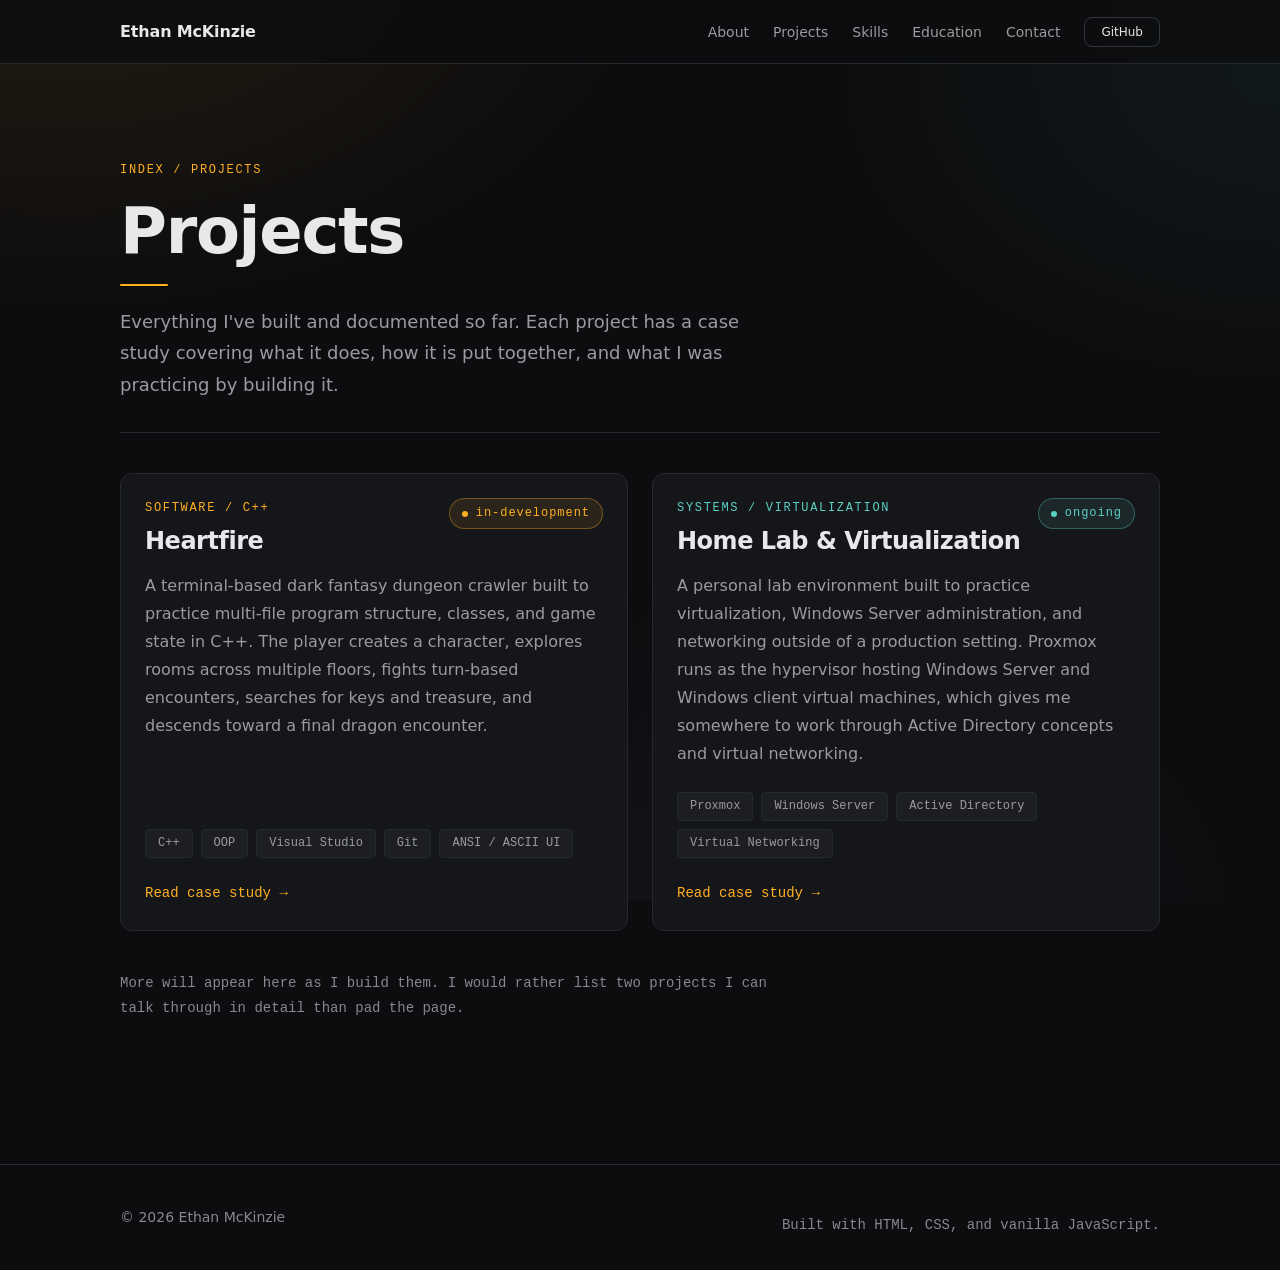
==== projects/index.html @ 81ae370a "Split stylesheet into modules by responsibility" ====
<!DOCTYPE html>
<html lang="en">

<head>
    <meta charset="UTF-8">
    <meta name="viewport" content="width=device-width, initial-scale=1.0">

    <title>Projects | Ethan McKinzie</title>
    <meta name="description" content="Software and systems projects by Ethan McKinzie, including a C++ terminal dungeon crawler and a Proxmox virtualization lab.">

    <link rel="canonical" href="https://lowmodez.github.io/projects/">
    <meta name="theme-color" content="#0d0d0f">

    <!-- Paths step up one level, since this page lives in /projects/. -->
    <link rel="icon" href="../assets/icons/favicon.svg" type="image/svg+xml">
    <link rel="icon" href="../assets/icons/favicon-32.png" sizes="32x32" type="image/png">
    <link rel="apple-touch-icon" href="../assets/icons/apple-touch-icon.png">

    <meta property="og:type" content="website">
    <meta property="og:site_name" content="Ethan McKinzie">
    <meta property="og:title" content="Projects | Ethan McKinzie">
    <meta property="og:description" content="Software and systems projects, including a C++ terminal dungeon crawler and a Proxmox virtualization lab.">
    <meta property="og:url" content="https://lowmodez.github.io/projects/">
    <meta property="og:image" content="https://lowmodez.github.io/assets/images/og-preview.png">
    <meta property="og:image:width" content="1200">
    <meta property="og:image:height" content="630">
    <meta property="og:image:alt" content="Ethan McKinzie, Computer Science Student, IT Background, Developer.">

    <meta name="twitter:card" content="summary_large_image">
    <meta name="twitter:title" content="Projects | Ethan McKinzie">
    <meta name="twitter:description" content="Software and systems projects, including a C++ terminal dungeon crawler and a Proxmox virtualization lab.">
    <meta name="twitter:image" content="https://lowmodez.github.io/assets/images/og-preview.png">

    <!-- Stylesheets load in cascade order: tokens, then the rules that
         use them, then motion, then responsive overrides. Separate link
         tags rather than @import so the browser fetches them in
         parallel. See css/README.md.
         home.css is included because this page reuses the project card
         and grid styles defined there. -->
    <link rel="stylesheet" href="../css/tokens.css">
    <link rel="stylesheet" href="../css/base.css">
    <link rel="stylesheet" href="../css/layout.css">
    <link rel="stylesheet" href="../css/utilities.css">
    <link rel="stylesheet" href="../css/components.css">
    <link rel="stylesheet" href="../css/header.css">
    <link rel="stylesheet" href="../css/home.css">
    <link rel="stylesheet" href="../css/page.css">
    <link rel="stylesheet" href="../css/animations.css">
    <link rel="stylesheet" href="../css/responsive.css">
</head>

<body>
    <!-- Fills as the page scrolls. Pure CSS, see animations.css. -->
    <div class="scroll-progress" aria-hidden="true"></div>

    <a class="skip-link" href="#main">Skip to main content</a>

    <!-- ============================================================
         HEADER / NAVIGATION
         ============================================================ -->
    <header class="site-header">
        <div class="site-header__inner container">
            <a class="brand" href="../index.html">Ethan McKinzie</a>

            <button class="nav-toggle" type="button" aria-expanded="false" aria-controls="site-menu">
                <span class="nav-toggle__bars" aria-hidden="true"></span>
                <span class="visually-hidden">Menu</span>
            </button>

            <nav class="site-nav" id="site-menu" aria-label="Main navigation">
                <ul class="site-nav__list">
                    <li><a href="../index.html#about">About</a></li>
                    <li><a href="../index.html#projects">Projects</a></li>
                    <li><a href="../index.html#skills">Skills</a></li>
                    <li><a href="../index.html#education">Education</a></li>
                    <li><a href="../index.html#contact">Contact</a></li>
                    <li class="site-nav__action">
                        <a class="btn btn--ghost btn--sm" href="https://github.com/LowModez" target="_blank" rel="noopener">GitHub</a>
                    </li>
                </ul>
            </nav>
        </div>
    </header>

    <main id="main">
        <section aria-labelledby="projects-heading">
            <header class="page-header">
                <p class="eyebrow">Index / Projects</p>
                <h1 id="projects-heading">Projects</h1>
                <p class="page-header__lead measure">
                    Everything I've built and documented so far. Each project has a
                    case study covering what it does, how it is put together, and what
                    I was practicing by building it.
                </p>
            </header>

            <div class="project-grid">
                <!-- --- Heartfire --- -->
                <article class="card card--interactive project" data-reveal>
                    <div class="project__header">
                        <div>
                            <p class="eyebrow">Software / C++</p>
                            <h2 class="project__title">Heartfire</h2>
                        </div>
                        <p class="status status--live">in-development</p>
                    </div>

                    <p class="project__desc">
                        A terminal-based dark fantasy dungeon crawler built to practice
                        multi-file program structure, classes, and game state in C++. The
                        player creates a character, explores rooms across multiple floors,
                        fights turn-based encounters, searches for keys and treasure, and
                        descends toward a final dragon encounter.
                    </p>

                    <ul class="tag-list project__tags" aria-label="Technologies used">
                        <li class="tag">C++</li>
                        <li class="tag">OOP</li>
                        <li class="tag">Visual Studio</li>
                        <li class="tag">Git</li>
                        <li class="tag">ANSI / ASCII UI</li>
                    </ul>

                    <p class="project__links">
                        <a class="project__link" href="heartfire.html">
                            Read case study <span aria-hidden="true">&rarr;</span>
                        </a>
                    </p>
                </article>

                <!-- --- Home Lab --- -->
                <article class="card card--interactive project accent-teal" data-reveal>
                    <div class="project__header">
                        <div>
                            <p class="eyebrow">Systems / Virtualization</p>
                            <h2 class="project__title">Home Lab &amp; Virtualization</h2>
                        </div>
                        <p class="status status--live">ongoing</p>
                    </div>

                    <p class="project__desc">
                        A personal lab environment built to practice virtualization, Windows
                        Server administration, and networking outside of a production
                        setting. Proxmox runs as the hypervisor hosting Windows Server and
                        Windows client virtual machines, which gives me somewhere to work
                        through Active Directory concepts and virtual networking.
                    </p>

                    <ul class="tag-list project__tags" aria-label="Technologies used">
                        <li class="tag">Proxmox</li>
                        <li class="tag">Windows Server</li>
                        <li class="tag">Active Directory</li>
                        <li class="tag">Virtual Networking</li>
                    </ul>

                    <p class="project__links">
                        <a class="project__link" href="home-lab.html">
                            Read case study <span aria-hidden="true">&rarr;</span>
                        </a>
                    </p>
                </article>
            </div>

            <p class="page-footnote" data-reveal>
                More will appear here as I build them. I would rather list two projects
                I can talk through in detail than pad the page.
            </p>
        </section>
    </main>

    <footer class="site-footer">
        <div class="container site-footer__inner">
            <p class="site-footer__copy">&copy; <span data-current-year>2026</span> Ethan McKinzie</p>
            <p class="site-footer__note">Built with HTML, CSS, and vanilla JavaScript.</p>
        </div>
    </footer>

    <!-- Each file defines one behavior. main.js runs last and is the
         only file that calls anything. -->
    <script src="../js/footer-year.js"></script>
    <script src="../js/mobile-nav.js"></script>
    <script src="../js/scroll-reveal.js"></script>
    <script src="../js/main.js"></script>
</body>

</html>
---- css/tokens.css ----
/* ============================================================
   tokens.css
   Design tokens: every color, size, and spacing value
   ------------------------------------------------------------
   Part of the stylesheet set loaded by every page. See
   css/README.md for the load order and what belongs where.
   ============================================================ */

/* ============================================================
   01  VARIABLES
   ------------------------------------------------------------
   Every color, font size, and spacing value used on this site is
   declared here. Rules further down reference these names instead
   of raw values, so the entire look can be adjusted from one place.
   ============================================================ */
:root {
    /* --- Backgrounds -----------------------------------------
       Three depths: the page itself, raised panels such as cards,
       and a slightly lighter step for hover states. */
    --bg-primary: #0d0d0f;
    --bg-surface: #15161a;
    --bg-surface-raised: #1c1e23;

    /* --- Borders ---------------------------------------------
       Low-contrast dividers. Subtle on purpose: on a dark theme,
       borders should suggest structure, not draw attention. */
    --border: #26282f;
    --border-strong: #33363f;

    /* --- Text -----------------------------------------------
       Off-white rather than pure #fff. Pure white on near-black
       is harsh to read for more than a paragraph or two.
       Contrast against --bg-primary:
         primary   ~15.9:1
         secondary  ~6.9:1
       Both clear WCAG AA (4.5:1) for body text. */
    --text-primary: #e8e8ea;
    --text-secondary: #9a9ba1;

    /* Lightened from #6f717a, which measured 3.99:1 on the page
       background and 3.43:1 on raised panels - both below the 4.5:1
       WCAG AA minimum for normal-size text. This value clears AA on
       all three background depths (5.5:1, 5.1:1, 4.7:1). It is used
       for footer text and figure captions, which are small, so
       passing here matters more than the extra bit of contrast
       costs in visual hierarchy. */
    --text-muted: #868892;

    /* --- Accent ---------------------------------------------
       Warm amber, one accent only. ~10.6:1 against the page
       background, so it stays legible as link and label text
       rather than being decoration that cannot be read.
       The dim and soft variants are for borders and tinted
       backgrounds, never for text. */
    --accent: #ffb020;
    --accent-hover: #ffc352;
    --accent-dim: rgba(255, 176, 32, 0.35);
    --accent-soft: rgba(255, 176, 32, 0.09);

    /* --- Category accents -----------------------------------
       Two supporting hues. These are not decoration: each one is
       tied to a category of work, so the color carries meaning.

         amber   software, and anything currently active
         teal    systems and networking
         violet  physical infrastructure and hardware

       Amber stays dominant. These two appear only on category
       labels and the hover states of the cards they belong to.
       Contrast against --bg-primary:
         teal   ~11.7:1
         violet  ~7.2:1
       Both clear WCAG AA, since both are used as label text. */
    --accent-2: #5bd1c4;
    --accent-2-dim: rgba(91, 209, 196, 0.35);
    --accent-2-soft: rgba(91, 209, 196, 0.09);

    --accent-3: #a78bfa;
    --accent-3-dim: rgba(167, 139, 250, 0.35);
    --accent-3-soft: rgba(167, 139, 250, 0.09);

    /* Blue for education and study, rose for getting in touch.
       Contrast against --bg-primary:
         blue  ~9.1:1
         rose ~10.0:1
       Both clear AAA, measured on all three background depths. */
    --accent-4: #7db4ff;
    --accent-4-dim: rgba(125, 180, 255, 0.35);
    --accent-4-soft: rgba(125, 180, 255, 0.09);

    --accent-5: #ff9fb0;
    --accent-5-dim: rgba(255, 159, 176, 0.35);
    --accent-5-soft: rgba(255, 159, 176, 0.09);

    /* Default "current category" colors. A card can override these
       three on itself, and every rule that references them picks up
       the change without needing its own variant. */
    --group: var(--accent);
    --group-dim: var(--accent-dim);
    --group-soft: var(--accent-soft);

    /* --- Typography -----------------------------------------
       System font stacks: no web fonts to download, which means
       no extra network request, no layout shift while a font
       loads, and text that renders instantly. Monospace is
       reserved for small technical labels. */
    --font-sans: system-ui, -apple-system, "Segoe UI", Roboto,
                 "Helvetica Neue", Arial, sans-serif;
    --font-mono: ui-monospace, "Cascadia Code", Consolas,
                 "SF Mono", Menlo, monospace;

    /* Fluid type scale. clamp(min, preferred, max) lets each size
       grow with the viewport and then stop, so headings shrink
       sensibly on phones without a pile of media queries.
       The 'vw' unit in the middle value is a percentage of the
       viewport width. */
    --text-xs: 0.75rem;
    --text-sm: 0.875rem;
    --text-base: 1rem;
    --text-lg: 1.125rem;
    --text-xl: clamp(1.25rem, 0.6vw + 1.1rem, 1.5rem);
    --text-2xl: clamp(1.5rem, 1.2vw + 1.2rem, 2rem);
    --text-3xl: clamp(1.875rem, 2vw + 1.3rem, 2.75rem);
    --text-4xl: clamp(2.25rem, 3.5vw + 1.4rem, 4rem);

    --leading-tight: 1.2;
    --leading-normal: 1.6;
    --leading-relaxed: 1.75;

    /* Wider letter-spacing for the small uppercase monospace
       labels. Cramped uppercase text is hard to read. */
    --tracking-wide: 0.08em;
    --tracking-wider: 0.14em;

    /* --- Spacing --------------------------------------------
       A 4px scale. Sticking to these steps is what keeps spacing
       consistent between sections built weeks apart. */
    --space-1: 0.25rem;
    --space-2: 0.5rem;
    --space-3: 0.75rem;
    --space-4: 1rem;
    --space-5: 1.25rem;
    --space-6: 1.5rem;
    --space-8: 2rem;
    --space-10: 2.5rem;
    --space-12: 3rem;
    --space-16: 4rem;
    --space-20: 5rem;
    --space-24: 6rem;

    /* --- Layout ---------------------------------------------
       Content stops at --container so lines of text never get
       uncomfortably long on a wide monitor. --measure caps
       paragraph width for the same reason. */
    --container: 68rem;
    --measure: 42rem;
    --gutter: var(--space-6);

    /* Vertical rhythm between major sections. */
    --section-gap: clamp(var(--space-16), 8vw, var(--space-24));

    /* --- Borders and shadows --------------------------------- */
    --radius-sm: 4px;
    --radius: 8px;
    --radius-lg: 12px;

    --shadow-raised: 0 8px 24px rgba(0, 0, 0, 0.45);

    /* --- Motion ---------------------------------------------
       Short, consistent transitions. Anything longer than about
       250ms starts to feel sluggish on hover. */
    --transition-fast: 120ms ease;
    --transition: 180ms ease;

    /* Height of the fixed header, reserved now so anchor links
       and scroll offsets can reference it in the next phase. */
    --header-height: 4rem;
}
---- css/base.css ----
/* ============================================================
   base.css
   Reset, base element styles, and the page background
   ------------------------------------------------------------
   Part of the stylesheet set loaded by every page. See
   css/README.md for the load order and what belongs where.
   ============================================================ */

/* ============================================================
   02  RESET
   ------------------------------------------------------------
   A deliberately small reset. Only the browser defaults that
   actually cause layout problems are cleared.
   ============================================================ */

/* border-box means padding and borders count inside an element's
   declared width, so a 300px card stays 300px once padded. */
*,
*::before,
*::after {
    box-sizing: border-box;
}

/* Browsers apply their own margins to headings, paragraphs, and
   lists. Clearing them means all spacing comes from this file. */
body,
h1, h2, h3, h4, h5, h6,
p,
figure,
blockquote,
ul, ol,
dl, dd {
    margin: 0;
}

/* Lists used for navigation and tag rows should not show bullets.
   Semantic lists inside prose keep their markers, restored in
   section 03. */
ul, ol {
    padding: 0;
    list-style: none;
}

/* Media should never overflow its container. */
img,
picture,
svg,
video {
    display: block;
    max-width: 100%;
    height: auto;
}

/* Form controls do not inherit typography by default. */
input,
button,
textarea,
select {
    font: inherit;
    color: inherit;
}

/* Long words and URLs wrap instead of forcing a horizontal
   scrollbar on narrow screens. */
h1, h2, h3, h4, h5, h6, p, li, a {
    overflow-wrap: break-word;
}


/* ============================================================
   03  BASE ELEMENTS
   ============================================================ */

html {
    /* Anchor targets land below the fixed header instead of
       hiding underneath it. */
    scroll-padding-top: calc(var(--header-height) + var(--space-4));

    /* Anchor links glide instead of jumping. The reduced-motion
       block at the end of this file turns this off. */
    scroll-behavior: smooth;

    /* Guarantees no accidental sideways scrolling anywhere. */
    overflow-x: hidden;

    /* The base color lives on <html> rather than <body> so the
       gradient layer below can sit behind the body content. */
    background-color: var(--bg-primary);
}

body {
    /* position: relative establishes the stacking context that the
       fixed background layer below is placed into. */
    position: relative;
    color: var(--text-primary);
    font-family: var(--font-sans);
    font-size: var(--text-base);
    line-height: var(--leading-normal);

    /* Smoother glyph rendering for light text on dark backgrounds. */
    -webkit-font-smoothing: antialiased;
    text-rendering: optimizeLegibility;

    /* min-height keeps the footer at the bottom on short pages. */
    min-height: 100vh;
}

/* --- Page background --------------------------------------
   Three soft color washes covering the whole page, not just the
   hero: amber upper left, teal upper right, violet along the
   bottom. Together they keep large dark areas from looking flat.

   Why a fixed pseudo-element instead of a background on <body>:
     - position: fixed with inset: 0 covers the entire viewport at
       full width, so the wash spans the page rather than being
       confined to the centered content column.
     - It stays put while the page scrolls, so the color does not
       repeat or streak down a long page.
     - background-attachment: fixed would achieve something similar
       but is unreliable on iOS.

   z-index: -1 places it behind all content. pointer-events: none
   means it can never intercept a click.
   Alpha values are 5-10%: present, never a glow effect.
   ---------------------------------------------------------- */
body::before {
    content: "";
    position: fixed;
    inset: 0;
    z-index: -1;
    pointer-events: none;

    background-image:
        radial-gradient(60rem 40rem at 5% -10%, rgba(255, 176, 32, 0.10), transparent 65%),
        radial-gradient(50rem 35rem at 100% 8%, rgba(91, 209, 196, 0.06), transparent 60%),
        radial-gradient(55rem 40rem at 60% 105%, rgba(167, 139, 250, 0.05), transparent 60%);
    background-repeat: no-repeat;
}

/* --- Headings ---------------------------------------------
   Tighter line height than body text, since large type needs
   proportionally less leading. text-wrap: balance evens out the
   line lengths of multi-line headings in modern browsers. */
h1, h2, h3, h4 {
    line-height: var(--leading-tight);
    font-weight: 600;
    letter-spacing: -0.02em;
    text-wrap: balance;
}

h1 { font-size: var(--text-4xl); }
h2 { font-size: var(--text-3xl); }
h3 { font-size: var(--text-xl); }
h4 { font-size: var(--text-lg); }

/* --- Paragraphs ------------------------------------------- */
p {
    color: var(--text-secondary);
    line-height: var(--leading-relaxed);
}

/* Paragraphs that follow another paragraph get separated. Using
   the sibling selector avoids a trailing margin on the last one. */
p + p {
    margin-top: var(--space-4);
}

/* --- Links -----------------------------------------------
   Underline offset keeps the line clear of letter descenders.
   Color, not just underline, changes on hover. */
a {
    color: var(--accent);
    text-decoration: none;
    transition: color var(--transition-fast);
}

a:hover {
    color: var(--accent-hover);
    text-decoration: underline;
    text-underline-offset: 0.2em;
}

/* --- Inline code ------------------------------------------ */
code,
kbd,
samp,
pre {
    font-family: var(--font-mono);
    font-size: 0.9em;
}

code {
    background-color: var(--bg-surface);
    border: 1px solid var(--border);
    border-radius: var(--radius-sm);
    padding: 0.15em 0.4em;
    color: var(--text-primary);
}

/* --- Horizontal rule -------------------------------------- */
hr {
    border: 0;
    border-top: 1px solid var(--border);
    margin: var(--space-12) 0;
}

/* --- Focus ------------------------------------------------
   :focus-visible shows the ring for keyboard users but not on
   mouse clicks. A visible focus indicator is a requirement, not
   a decoration, so it uses the accent color at full strength. */
:focus-visible {
    outline: 2px solid var(--accent);
    outline-offset: 3px;
    border-radius: var(--radius-sm);
}

/* --- Text selection --------------------------------------- */
::selection {
    background-color: var(--accent-dim);
    color: var(--text-primary);
}
---- css/layout.css ----
/* ============================================================
   layout.css
   Containers, section rhythm, and the footer
   ------------------------------------------------------------
   Part of the stylesheet set loaded by every page. See
   css/README.md for the load order and what belongs where.
   ============================================================ */

/* ============================================================
   04  LAYOUT / CONTAINERS
   ============================================================ */

/* Centers content and stops it from spanning an entire wide
   monitor. margin-inline is shorthand for left and right. */
.container {
    width: 100%;
    max-width: var(--container);
    margin-inline: auto;
    padding-inline: var(--gutter);
}

/* Each top-level section is its own centered container, so no
   extra wrapper markup is needed inside index.html. */
main > section {
    width: 100%;
    max-width: var(--container);
    margin-inline: auto;
    padding: var(--section-gap) var(--gutter);
}

/* Caps paragraph width for readability. Roughly 65-75 characters
   per line is the comfortable range for sustained reading. */
.measure {
    max-width: var(--measure);
}


/* ============================================================
   14  FOOTER
   ------------------------------------------------------------
   Minimal for now so the bottom of the page does not look
   unfinished. Expanded in the contact / footer phase.
   ============================================================ */

.site-footer {
    border-top: 1px solid var(--border);
    padding-block: var(--space-8);
    margin-top: var(--space-12);
}

/* Copyright left, build note right. wrap lets them stack on a
   narrow screen without a media query. */
.site-footer__inner {
    display: flex;
    flex-wrap: wrap;
    align-items: center;
    justify-content: space-between;
    gap: var(--space-3) var(--space-6);
}

.site-footer p {
    font-size: var(--text-sm);
    color: var(--text-muted);
}

/* Monospace, and honest about the stack. On a developer portfolio
   this is a small credibility signal rather than filler. */
.site-footer__note {
    font-family: var(--font-mono);
    font-size: var(--text-xs);
}
---- css/utilities.css ----
/* ============================================================
   utilities.css
   Small single-purpose helper classes
   ------------------------------------------------------------
   Part of the stylesheet set loaded by every page. See
   css/README.md for the load order and what belongs where.
   ============================================================ */

/* ============================================================
   05  UTILITIES
   ============================================================ */

/* The skip link sits off-screen until it receives keyboard focus,
   then slides into view. Keeps the page clean while still giving
   keyboard users a way past the navigation. */
.skip-link {
    position: absolute;
    left: -9999px;
    z-index: 100;
    background-color: var(--bg-surface-raised);
    color: var(--text-primary);
    padding: var(--space-3) var(--space-5);
    border: 1px solid var(--accent);
    border-radius: var(--radius);
}

.skip-link:focus {
    left: var(--space-4);
    top: var(--space-4);
    text-decoration: none;
}

/* Hides an element visually while leaving it readable by screen
   readers. Used for headings that are structurally necessary but
   visually redundant. */
.visually-hidden {
    position: absolute;
    width: 1px;
    height: 1px;
    padding: 0;
    margin: -1px;
    overflow: hidden;
    clip-path: inset(50%);
    white-space: nowrap;
}

/* Small uppercase monospace label. This is the restrained
   terminal touch: enough to read as technical without turning
   the page into a fake console.
   Used for things like "01 / PROJECTS". */
.eyebrow {
    display: block;
    font-family: var(--font-mono);
    font-size: var(--text-xs);
    font-weight: 500;
    letter-spacing: var(--tracking-wider);
    text-transform: uppercase;
    /* Takes the accent of whatever section it sits in, so each
       section's label is colored to match its heading rule. */
    color: var(--group);
    margin-bottom: var(--space-3);
}

/* Reveal-on-scroll and all other motion now live in
   css/animations.css. */
---- css/components.css ----
/* ============================================================
   components.css
   Reusable pieces: buttons, cards, tags, status pills
   ------------------------------------------------------------
   Part of the stylesheet set loaded by every page. See
   css/README.md for the load order and what belongs where.
   ============================================================ */

/* ============================================================
   06  COMPONENTS
   ------------------------------------------------------------
   Reusable pieces the later section phases will assemble.
   Nothing in index.html uses these yet.
   ============================================================ */

/* --- Buttons ---------------------------------------------
   .btn is the shared shape and behavior. A modifier class
   (.btn--primary / .btn--ghost) supplies the colors, so the two
   variants can never drift apart in size or alignment. */
.btn {
    display: inline-flex;
    align-items: center;
    justify-content: center;
    gap: var(--space-2);

    padding: var(--space-3) var(--space-6);
    border: 1px solid transparent;
    border-radius: var(--radius);

    font-size: var(--text-sm);
    font-weight: 500;
    line-height: 1;
    text-decoration: none;
    white-space: nowrap;
    cursor: pointer;

    transition: background-color var(--transition),
                border-color var(--transition),
                color var(--transition),
                transform var(--transition-fast);
}

.btn:hover {
    text-decoration: none;
}

/* Pressing the button nudges it down a pixel: cheap, immediate
   physical feedback with no animation library involved. */
.btn:active {
    transform: translateY(1px);
}

/* Solid amber. Dark text on the accent because amber is a light
   color, and light-on-light would be unreadable. */
.btn--primary {
    background-color: var(--accent);
    color: #1a1204;
    font-weight: 600;
}

/* Lifts a pixel and casts a warm shadow in its own color, so the
   button looks lit rather than outlined. */
.btn--primary:hover {
    background-color: var(--accent-hover);
    color: #1a1204;
    transform: translateY(-2px);
    box-shadow: 0 8px 20px rgba(255, 176, 32, 0.20);
}

/* Outlined, for secondary actions sitting next to the primary one. */
.btn--ghost {
    background-color: transparent;
    border-color: var(--border-strong);
    color: var(--text-primary);
}

.btn--ghost:hover {
    border-color: var(--accent);
    background-color: var(--accent-soft);
    color: var(--text-primary);
    transform: translateY(-2px);
}

/* Compact size, for buttons sitting inside the header bar. */
.btn--sm {
    padding: var(--space-2) var(--space-4);
    font-size: var(--text-xs);
}

/* --- Cards -----------------------------------------------
   Raised panel used for projects, skill groups, and education
   entries. */
.card {
    /* relative positions the accent line drawn by ::before. */
    position: relative;
    display: flex;
    flex-direction: column;

    background-color: var(--bg-surface);
    border: 1px solid var(--border);
    border-radius: var(--radius-lg);
    padding: var(--space-6);

    /* overflow: hidden keeps the accent line inside the rounded
       corners instead of poking past them. */
    overflow: hidden;

    transition: border-color var(--transition),
                transform var(--transition),
                box-shadow var(--transition);
}

/* A hairline along the top edge that fades in on hover, in
   whatever color this card's category uses. Drawn as a gradient so
   it is brightest in the middle and disappears at both ends
   instead of stopping abruptly. */
.card::before {
    content: "";
    position: absolute;
    top: 0;
    left: 0;
    right: 0;
    height: 1px;
    background-image: linear-gradient(
        90deg,
        transparent,
        var(--group),
        transparent
    );
    opacity: 0;
    transition: opacity var(--transition);
}

.card:hover::before,
.card:focus-within::before {
    opacity: 1;
}

/* Every card warms its border on hover. */
.card:hover {
    border-color: var(--group-dim);
}

/* Only cards that actually lead somewhere lift off the page. The
   shadow includes a faint ring in the category color. */
.card--interactive:hover {
    transform: translateY(-3px);
    box-shadow: var(--shadow-raised), 0 0 0 1px var(--group-soft);
}

/* Keyboard equivalent of the hover state, so the effect is not
   mouse-only. */
.card--interactive:focus-within {
    border-color: var(--group-dim);
}

/* --- Tags ------------------------------------------------
   Technology labels, e.g. C++ or Proxmox. Monospace signals
   "technical term" without needing extra explanation. */
.tag-list {
    display: flex;
    flex-wrap: wrap;
    gap: var(--space-2);
}

.tag {
    font-family: var(--font-mono);
    font-size: var(--text-xs);
    color: var(--text-secondary);
    background-color: var(--bg-surface-raised);
    border: 1px solid var(--border);
    border-radius: var(--radius-sm);
    padding: var(--space-1) var(--space-3);
    white-space: nowrap;

    transition: border-color var(--transition),
                color var(--transition),
                background-color var(--transition);
}

/* Tags respond individually to the cursor, tinted in the color of
   the category they belong to. Small, but it makes a static list
   of technologies feel like part of the page. */
.tag:hover {
    color: var(--text-primary);
    border-color: var(--group-dim);
    background-color: var(--group-soft);
}

/* --- Status pill -----------------------------------------
   Honest project state: "in-development", "personal-project".
   Lowercase and monospace to read like a value, not a boast. */
.status {
    display: inline-flex;
    align-items: center;
    gap: var(--space-2);
    font-family: var(--font-mono);
    font-size: var(--text-xs);
    letter-spacing: var(--tracking-wide);
    color: var(--accent);
    background-color: var(--accent-soft);
    border: 1px solid var(--accent-dim);
    border-radius: 999px;
    padding: var(--space-1) var(--space-3);
}

/* Neutral variant for something finished. The amber pill is
   reserved for what is currently active, so the eye lands on the
   in-progress item first. */
.status--done {
    color: var(--text-secondary);
    background-color: transparent;
    border-color: var(--border-strong);
}

/* --- Category accent modifiers ---------------------------
   Add one of these to any element to change which accent its
   subtree uses. Because the rules elsewhere all reference
   --group / --group-dim / --group-soft rather than a fixed color,
   overriding the three variables here is enough: borders, hover
   tints, accent lines, and tags all follow automatically.

   Omitting a modifier leaves the element on amber, the default set
   in :root. */
.accent-teal {
    --group: var(--accent-2);
    --group-dim: var(--accent-2-dim);
    --group-soft: var(--accent-2-soft);
}

.accent-violet {
    --group: var(--accent-3);
    --group-dim: var(--accent-3-dim);
    --group-soft: var(--accent-3-soft);
}

/* Explicit reset back to amber. Needed for a card that should stay
   amber while sitting inside a section that sets another accent,
   since --group would otherwise be inherited. */
.accent-amber {
    --group: var(--accent);
    --group-dim: var(--accent-dim);
    --group-soft: var(--accent-soft);
}

.accent-blue {
    --group: var(--accent-4);
    --group-dim: var(--accent-4-dim);
    --group-soft: var(--accent-4-soft);
}

.accent-rose {
    --group: var(--accent-5);
    --group-dim: var(--accent-5-dim);
    --group-soft: var(--accent-5-soft);
}

/* For categories that should stay quiet, such as transferable
   professional skills. */
.accent-neutral {
    --group: var(--text-muted);
    --group-dim: var(--border-strong);
    --group-soft: rgba(255, 255, 255, 0.03);
}

/* --- Section heading -------------------------------------
   Shared treatment for the h2 of each major section, with a short
   accent rule beneath it to separate sections without a full-width
   divider line. The rule takes the section's own accent color, so
   Education reads blue and Contact reads rose.

   The animation that draws this rule in lives in
   css/animations.css. */
.section-title {
    position: relative;
    padding-bottom: var(--space-4);
    margin-bottom: var(--space-8);
}

.section-title::after {
    content: "";
    position: absolute;
    left: 0;
    bottom: 0;
    width: 2.5rem;
    height: 2px;
    background-color: var(--group);
    border-radius: 999px;
}
---- css/header.css ----
/* ============================================================
   header.css
   Site header, navigation, and the mobile menu
   ------------------------------------------------------------
   Part of the stylesheet set loaded by every page. See
   css/README.md for the load order and what belongs where.
   ============================================================ */

/* ============================================================
   07  HEADER / NAVIGATION
   ------------------------------------------------------------
   Written desktop-first: the rules here describe the full
   horizontal navigation, and the media query in section 15
   collapses it into a toggle menu on narrow screens.
   ============================================================ */

.site-header {
    /* sticky keeps the bar visible while scrolling but, unlike
       fixed, it still occupies space in the normal flow. */
    position: sticky;
    top: 0;
    z-index: 50;

    height: var(--header-height);

    /* Semi-transparent so content softly shows through, with a
       blur behind it. The solid fallback color is listed first
       for browsers without backdrop-filter support. */
    background-color: rgba(13, 13, 15, 0.85);
    backdrop-filter: blur(10px);
    -webkit-backdrop-filter: blur(10px);

    border-bottom: 1px solid var(--border);
}

.site-header__inner {
    display: flex;
    align-items: center;
    justify-content: space-between;
    gap: var(--space-6);
    height: 100%;
}

/* --- Brand ------------------------------------------------
   The real name, kept as the most prominent item in the bar. */
.brand {
    font-size: var(--text-base);
    font-weight: 600;
    letter-spacing: -0.01em;
    color: var(--text-primary);
    white-space: nowrap;
}

.brand:hover {
    color: var(--accent);
    text-decoration: none;
}

/* --- Nav list --------------------------------------------- */
.site-nav__list {
    display: flex;
    align-items: center;
    gap: var(--space-6);
}

/* :not(.btn) excludes the GitHub button, which already has its
   own styling from the button component. */
.site-nav__list a:not(.btn) {
    position: relative;
    font-size: var(--text-sm);
    color: var(--text-secondary);
}

.site-nav__list a:not(.btn):hover {
    color: var(--text-primary);
    text-decoration: none;
}

/* An amber underline drawn as a pseudo-element rather than with
   text-decoration, so it can be animated. The grow-on-hover motion
   itself lives in css/animations.css. */
.site-nav__list a:not(.btn)::after {
    content: "";
    position: absolute;
    left: 0;
    bottom: -0.35rem;
    width: 100%;
    height: 1px;
    background-color: var(--accent);
}

/* --- Mobile toggle button --------------------------------
   Hidden on desktop; section 15 reveals it on narrow screens. */
.nav-toggle {
    display: none;
    position: relative;
    align-items: center;
    justify-content: center;

    width: 2.75rem;
    height: 2.75rem;

    background-color: transparent;
    border: 1px solid var(--border-strong);
    border-radius: var(--radius);
    color: var(--text-primary);
    cursor: pointer;

    transition: border-color var(--transition);
}

.nav-toggle:hover {
    border-color: var(--accent);
}

/* The hamburger icon is drawn in CSS rather than loaded as an
   image: three bars, where the middle one is the element itself
   and the outer two are its ::before and ::after.
   currentColor means the bars inherit the button's text color. */
.nav-toggle__bars {
    position: relative;
    width: 1.25rem;
    height: 2px;
    background-color: currentColor;
    border-radius: 2px;
    transition: background-color var(--transition);
}

.nav-toggle__bars::before,
.nav-toggle__bars::after {
    content: "";
    position: absolute;
    left: 0;
    width: 100%;
    height: 2px;
    background-color: currentColor;
    border-radius: 2px;
    transition: transform var(--transition);
}

.nav-toggle__bars::before { top: -6px; }
.nav-toggle__bars::after  { top: 6px; }

/* When the menu is open, the bars become an X.
   This selects on aria-expanded, the same attribute screen
   readers use, so the visual state and the announced state come
   from one source and cannot fall out of sync. */
.nav-toggle[aria-expanded="true"] .nav-toggle__bars {
    background-color: transparent;
}

.nav-toggle[aria-expanded="true"] .nav-toggle__bars::before {
    transform: translateY(6px) rotate(45deg);
}

.nav-toggle[aria-expanded="true"] .nav-toggle__bars::after {
    transform: translateY(-6px) rotate(-45deg);
}
---- css/home.css ----
/* ============================================================
   home.css
   Sections that appear only on the home page
   ------------------------------------------------------------
   Part of the stylesheet set loaded by every page. See
   css/README.md for the load order and what belongs where.
   ============================================================ */

/* ============================================================
   08  HERO
   ============================================================ */

.hero {
    display: flex;
    align-items: center;

    /* Fills the screen below the header, but stops growing on very
       tall displays so the layout never looks stretched.
       svh is the "small viewport height" unit, which accounts for
       mobile browser toolbars that 100vh ignores. */
    min-height: min(calc(100svh - var(--header-height)), 44rem);

    /* Overrides the shared section padding for a tighter top. */
    padding-block: var(--space-12) var(--space-16);

    /* The hero used to carry its own amber wash. That now lives on
       body::before so it spans the whole page at full width instead
       of being clipped to this section's centered column. */
}

/* The hero's staggered entrance animation lives in
   css/animations.css, along with every other motion rule. */

/* The hero is a flex container so its content can be vertically
   centered. Without an explicit width, a flex child shrinks to fit
   its text instead of spanning the section. */
.hero__content {
    width: 100%;
}

/* --- Role line -------------------------------------------
   Sits directly under the name. Not a heading, because it is a
   description rather than a section title. */
.hero__roles {
    margin-top: var(--space-4);
    font-size: var(--text-xl);
    font-weight: 500;
    color: var(--text-primary);
}

.hero__sep {
    color: var(--accent);
    margin-inline: var(--space-2);
    font-weight: 400;
}

/* --- Intro paragraph -------------------------------------- */
.hero__intro {
    margin-top: var(--space-6);
    font-size: var(--text-lg);
}

/* --- Monospace facts -------------------------------------
   The amber left rule groups the lines together and ties them to
   the accent without adding a box. */
.hero__meta {
    margin-top: var(--space-8);
    padding-left: var(--space-4);
    border-left: 2px solid var(--border-strong);
    font-family: var(--font-mono);
    font-size: var(--text-sm);
    color: var(--text-secondary);
}

.hero__meta li {
    display: flex;
    flex-wrap: wrap;
    gap: var(--space-1) var(--space-3);
}

.hero__meta li + li {
    margin-top: var(--space-2);
}

/* Fixed width aligns the values into a column, like a key/value
   listing in a terminal. */
.hero__meta-key {
    flex: 0 0 auto;
    min-width: 5rem;
    color: var(--accent);
}

/* --- Calls to action -------------------------------------- */
.hero__actions {
    display: flex;
    flex-wrap: wrap;
    gap: var(--space-4);
    margin-top: var(--space-10);
}


/* ============================================================
   09  ABOUT
   ============================================================ */

/* The lead paragraph is set slightly larger and in the primary
   text color. It gives the section an entry point instead of
   presenting four paragraphs of identical weight. */
.about__lead {
    font-size: var(--text-lg);
    color: var(--text-primary);
}


/* ============================================================
   10  PROJECTS
   ============================================================ */

.projects__intro {
    margin-bottom: var(--space-8);
}

/* auto-fit with minmax is a responsive grid without media queries:
   each column is at least 19rem wide and shares the leftover space
   equally, and the browser fits as many columns as will fit. Two
   cards sit side by side on a desktop and stack on a phone. */
.project-grid {
    display: grid;
    grid-template-columns: repeat(auto-fit, minmax(19rem, 1fr));
    gap: var(--space-6);
}

/* Category label and title on the left, status pill on the right.
   align-items: flex-start keeps the pill on the first line when a
   title wraps to two lines. */
.project__header {
    display: flex;
    align-items: flex-start;
    justify-content: space-between;
    gap: var(--space-4);
}

/* flex: 0 0 auto stops the pill from being squeezed narrower than
   its text by a long title next to it. */
.project__header .status {
    flex: 0 0 auto;
    white-space: nowrap;
}

/* The category eyebrow sits directly above the title, so it does
   not need the larger gap the class carries by default. It is
   colored by the card's category rather than always amber. */
.project__header .eyebrow {
    margin-bottom: var(--space-2);
    color: var(--group);
}

/* The status pill also follows the card's category color. */
.project .status {
    color: var(--group);
    background-color: var(--group-soft);
    border-color: var(--group-dim);
}

/* Sized explicitly rather than left to the heading default, because
   the same card is an h3 on the home page (under the "Projects"
   section heading) and an h2 on the projects index page (where the
   page title is the h1). The card should look identical either way. */
.project__title {
    font-size: var(--text-xl);
}

.project__desc {
    margin-top: var(--space-4);
}

/* margin-top: auto pushes the tags to the bottom of the card. The
   .card class is a flex column, so in a row of cards with
   different amounts of text the tag rows still line up. */
.project__tags {
    margin-top: auto;
    padding-top: var(--space-6);
}

/* --- Case study link -------------------------------------
   Only present on cards that actually have a page to open. */
.project__links {
    margin-top: var(--space-5);
}

/* The link to the full projects index, below the grid. */
.projects__all {
    margin-top: var(--space-8);
}

.project__link {
    font-family: var(--font-mono);
    font-size: var(--text-sm);
}

/* The arrow slides right on hover. inline-block is required
   because transform has no effect on inline elements. */
.project__link span {
    display: inline-block;
    transition: transform var(--transition);
}

.project__link:hover {
    text-decoration: none;
}

.project__link:hover span {
    transform: translateX(3px);
}


/* ============================================================
   11  SKILLS
   ============================================================ */

.skills__intro {
    margin-bottom: var(--space-8);
}

/* Narrower minimum than the project grid, since these cards hold
   short tags rather than paragraphs. The browser fits two or three
   columns depending on the width available. */
.skills-grid {
    display: grid;
    grid-template-columns: repeat(auto-fit, minmax(16rem, 1fr));
    gap: var(--space-5);
}

/* Category name, separated from its tags by a hairline rule. Kept
   at body size: these are labels, not section headings, and sizing
   them up would compete with the h2 above. */
.skill-group__title {
    display: flex;
    align-items: center;
    gap: var(--space-3);

    font-size: var(--text-base);
    font-weight: 600;
    color: var(--text-primary);
    padding-bottom: var(--space-3);
    margin-bottom: var(--space-4);

    /* Tinted in the category's own color rather than plain gray. */
    border-bottom: 1px solid var(--group-dim);
}

/* A small dot in the category color. This is what makes the
   grouping readable at a glance: teal cards are systems work,
   violet cards are physical infrastructure. */
.skill-group__title::before {
    content: "";
    flex: 0 0 auto;
    width: 7px;
    height: 7px;
    border-radius: 999px;
    background-color: var(--group);
}


/* ============================================================
   12  EDUCATION
   ============================================================ */

.education-list {
    display: grid;
    grid-template-columns: repeat(auto-fit, minmax(20rem, 1fr));
    gap: var(--space-5);
}

/* Degree and concentration on the left, status pill on the right.
   flex-start keeps the pill aligned to the first line when a long
   degree title wraps. */
.education__header {
    display: flex;
    align-items: flex-start;
    justify-content: space-between;
    gap: var(--space-4);
}

.education__header .status {
    flex: 0 0 auto;
    white-space: nowrap;
}

.education__degree {
    font-size: var(--text-lg);
}

.education__focus {
    margin-top: var(--space-2);
    font-size: var(--text-sm);
    color: var(--accent);
}

/* The institution sits at the bottom in monospace, matching the
   small technical labels used elsewhere. margin-top: auto holds it
   to the bottom edge so both cards align. */
.education__school {
    margin-top: auto;
    padding-top: var(--space-5);
    font-family: var(--font-mono);
    font-size: var(--text-sm);
    color: var(--text-secondary);
}


/* ============================================================
   13  CONTACT
   ============================================================ */

.contact__intro {
    margin-bottom: var(--space-8);
}

/* A single column capped at reading width. Contact rows read as a
   list, and stretching two or three of them across a wide screen
   would leave awkward gaps. */
.contact-list {
    display: grid;
    gap: var(--space-3);
    max-width: var(--measure);
}

.contact-item {
    display: flex;
    align-items: baseline;
    gap: var(--space-4);

    padding: var(--space-4) var(--space-5);
    background-color: var(--bg-surface);
    border: 1px solid var(--border);
    border-radius: var(--radius);

    transition: border-color var(--transition),
                background-color var(--transition),
                transform var(--transition);
}

/* Nudges right on hover, in the direction the link leads. */
.contact-item:hover {
    border-color: var(--accent-dim);
    background-color: var(--bg-surface-raised);
    text-decoration: none;
    transform: translateX(4px);
}

/* Fixed-width label aligns the values into a column, matching the
   key/value treatment used in the hero. */
.contact-item__label {
    flex: 0 0 auto;
    min-width: 5rem;
    font-family: var(--font-mono);
    font-size: var(--text-xs);
    letter-spacing: var(--tracking-wide);
    color: var(--accent);
}

.contact-item__value {
    color: var(--text-primary);
    overflow-wrap: anywhere;
}

/* Location is not a link, so it gets no hover response. */
.contact-item--static:hover {
    border-color: var(--border);
    background-color: var(--bg-surface);
    transform: none;
}

.contact__actions {
    display: flex;
    flex-wrap: wrap;
    gap: var(--space-4);
    margin-top: var(--space-8);
}
---- css/page.css ----
/* ============================================================
   page.css
   Standalone pages: the projects index and the 404 page
   ------------------------------------------------------------
   Part of the stylesheet set loaded by every page. See
   css/README.md for the load order and what belongs where.

   These pages are neither the single-page home layout nor a long
   case study, so they share a small page-header pattern here
   rather than borrowing one of those.
   ============================================================ */


/* ============================================================
   PAGE HEADER
   Title block used at the top of a standalone page.
   ============================================================ */

.page-header {
    padding-bottom: var(--space-8);
    margin-bottom: var(--space-10);
    border-bottom: 1px solid var(--border);

    /* Rises into place on load. These pages have no hero, so the
       heading itself is the first impression. */
    animation: rise-in 550ms ease both;
}

.page-header__lead {
    margin-top: var(--space-5);
    font-size: var(--text-lg);
}

/* The accent rule beneath the title, matching the treatment on the
   home page's section headings. */
.page-header h1 {
    position: relative;
    padding-bottom: var(--space-4);
}

.page-header h1::after {
    content: "";
    position: absolute;
    left: 0;
    bottom: 0;
    width: 3rem;
    height: 2px;
    border-radius: 999px;
    background-color: var(--group);

    transform-origin: left;
    animation: draw-line 500ms ease 350ms both;
}

/* A closing note under a page's content. */
.page-footnote {
    margin-top: var(--space-10);
    font-family: var(--font-mono);
    font-size: var(--text-sm);
    color: var(--text-muted);
    max-width: var(--measure);
}


/* ============================================================
   NOT FOUND
   The 404 page centers a short message instead of filling the
   viewport with an empty layout.
   ============================================================ */

.notfound {
    display: flex;
    flex-direction: column;
    align-items: flex-start;
    justify-content: center;

    min-height: min(calc(100svh - var(--header-height)), 40rem);
}

/* Oversized status code, set in monospace and dimmed so it reads as
   a label rather than shouting at someone who is already lost. */
.notfound__code {
    font-family: var(--font-mono);
    font-size: clamp(4rem, 14vw, 8rem);
    font-weight: 700;
    line-height: 1;
    letter-spacing: -0.04em;
    color: var(--group);

    /* Faint, so the message below it stays the focus. */
    opacity: 0.22;

    animation: fade-in 700ms ease both;
}

.notfound h1 {
    margin-top: var(--space-4);
}

.notfound__lead {
    margin-top: var(--space-5);
    font-size: var(--text-lg);
    max-width: var(--measure);
}

.notfound__actions {
    display: flex;
    flex-wrap: wrap;
    gap: var(--space-4);
    margin-top: var(--space-10);
}

/* The whole block rises in as one piece. */
.notfound > * {
    animation: rise-in 550ms ease both;
}

.notfound > *:nth-child(2) { animation-delay:  90ms; }
.notfound > *:nth-child(3) { animation-delay: 180ms; }
.notfound > *:nth-child(4) { animation-delay: 270ms; }
---- css/animations.css ----
/* ============================================================
   animations.css
   Every keyframe and motion rule on the site, in one place
   ------------------------------------------------------------
   Part of the stylesheet set loaded by every page. See
   css/README.md for the load order and what belongs where.

   Loaded after the section files so its rules can layer motion
   on top of components that are already styled.

   TWO RULES THIS FILE FOLLOWS
     1. Nothing here is required to read the page. Every animation
        either starts from a visible state or is scoped behind a
        class that JavaScript adds only when it is safe.
     2. Everything here is switched off by the reduced-motion
        block at the end of css/responsive.css.

   CONTENTS
     A  Keyframes
     B  Page load
     C  Reveal on scroll
     D  Hover and interaction
     E  Continuous ambient motion
     F  Scroll-driven progress bar
   ============================================================ */


/* ============================================================
   A  KEYFRAMES
   All named animations, defined once and reused below.
   ============================================================ */

/* Fade upward into place. The workhorse: page load and reveals. */
@keyframes rise-in {
    from { opacity: 0; transform: translateY(14px); }
    to   { opacity: 1; transform: none; }
}

/* Fade in from the left, for items in a horizontal row. */
@keyframes slide-in-left {
    from { opacity: 0; transform: translateX(-10px); }
    to   { opacity: 1; transform: none; }
}

/* Plain fade, where movement would be distracting. */
@keyframes fade-in {
    from { opacity: 0; }
    to   { opacity: 1; }
}

/* Grows a rule outward from its left edge. Used for the short
   accent line under section headings. */
@keyframes draw-line {
    from { transform: scaleX(0); }
    to   { transform: scaleX(1); }
}

/* A soft double-pulse, for the dot on an in-progress status pill.
   It rests for most of the cycle so it reads as a heartbeat rather
   than a blinking light. */
@keyframes pulse-dot {
     0%   { opacity: 1;   transform: scale(1); }
     12%  { opacity: 0.5; transform: scale(1.5); }
     24%  { opacity: 1;   transform: scale(1); }
    100%  { opacity: 1;   transform: scale(1); }
}

/* Sweeps a highlight across an element, left to right. Used once
   per hover on buttons and cards. */
@keyframes shine-sweep {
    from { transform: translateX(-120%); }
    to   { transform: translateX(220%); }
}

/* Very slow drift of the page's background washes. The distances
   are small on purpose: the movement should be noticeable only if
   you look for it. */
@keyframes drift {
      0% { transform: translate3d(0, 0, 0) scale(1); }
     50% { transform: translate3d(2%, 1.5%, 0) scale(1.06); }
    100% { transform: translate3d(0, 0, 0) scale(1); }
}

/* Blinking cursor for the monospace terminal touches. */
@keyframes caret-blink {
    0%, 45%   { opacity: 1; }
    55%, 100% { opacity: 0; }
}


/* ============================================================
   B  PAGE LOAD
   Runs once, immediately, without waiting on JavaScript.
   ============================================================ */

/* --- Header ----------------------------------------------- */
.site-header {
    animation: fade-in 500ms ease both;
}

/* Nav items arrive one after another. Because they are already
   visible without the animation, a failure here costs nothing. */
.site-nav__list > li {
    animation: slide-in-left 400ms ease both;
}

.site-nav__list > li:nth-child(1) { animation-delay:  60ms; }
.site-nav__list > li:nth-child(2) { animation-delay: 110ms; }
.site-nav__list > li:nth-child(3) { animation-delay: 160ms; }
.site-nav__list > li:nth-child(4) { animation-delay: 210ms; }
.site-nav__list > li:nth-child(5) { animation-delay: 260ms; }
.site-nav__list > li:nth-child(6) { animation-delay: 310ms; }

/* --- Hero -------------------------------------------------
   Each block of the hero rises in turn. "both" as the fill mode
   holds an element at its starting state during its delay, so
   nothing flashes into place early. */
.hero__content > * {
    animation: rise-in 600ms ease both;
}

.hero__content > *:nth-child(2) { animation-delay:  90ms; }
.hero__content > *:nth-child(3) { animation-delay: 180ms; }
.hero__content > *:nth-child(4) { animation-delay: 270ms; }
.hero__content > *:nth-child(5) { animation-delay: 360ms; }

/* The amber rule beside the hero facts draws itself downward. */
.hero__meta {
    position: relative;
}

.hero__meta::before {
    content: "";
    position: absolute;
    left: -2px;
    top: 0;
    width: 2px;
    height: 100%;
    background-color: var(--accent);
    transform-origin: top;
    animation: draw-line 600ms ease 500ms both;
}

/* --- Case study pages ------------------------------------- */
.case__header {
    animation: rise-in 550ms ease both;
}

.case__back {
    animation: slide-in-left 450ms ease both;
}


/* ============================================================
   C  REVEAL ON SCROLL
   ------------------------------------------------------------
   Elements marked data-reveal in the HTML fade and rise as they
   scroll into view.

   The hidden starting state is scoped inside .js-reveal, a class
   that js/scroll-reveal.js puts on <html>, and only after it has
   confirmed that JavaScript is running and that the visitor has
   not asked for reduced motion.

   That ordering is the whole safety mechanism: with no JavaScript
   the class never appears, these rules never apply, and every
   section is simply visible. An animation must never be able to
   make content disappear.
   ============================================================ */

.js-reveal [data-reveal] {
    opacity: 0;
    transform: translateY(18px);
    transition: opacity 500ms ease, transform 500ms ease;
}

.js-reveal [data-reveal].is-visible {
    opacity: 1;
    transform: none;
}

/* Items in a grid arrive one after another rather than together.
   Each position waits slightly longer than the one before it. */
.js-reveal [data-reveal]:nth-child(2) { transition-delay:  70ms; }
.js-reveal [data-reveal]:nth-child(3) { transition-delay: 140ms; }
.js-reveal [data-reveal]:nth-child(4) { transition-delay: 210ms; }
.js-reveal [data-reveal]:nth-child(5) { transition-delay: 280ms; }
.js-reveal [data-reveal]:nth-child(6) { transition-delay: 350ms; }

/* Once a card is revealed, its technology tags follow in sequence.
   The delays are relative to the card, so the tags always trail
   their own card rather than the page. */
.js-reveal [data-reveal] .tag {
    opacity: 0;
    transform: translateY(6px);
    transition: opacity 300ms ease, transform 300ms ease;
}

.js-reveal [data-reveal].is-visible .tag {
    opacity: 1;
    transform: none;
}

.js-reveal [data-reveal].is-visible .tag:nth-child(1) { transition-delay: 150ms; }
.js-reveal [data-reveal].is-visible .tag:nth-child(2) { transition-delay: 190ms; }
.js-reveal [data-reveal].is-visible .tag:nth-child(3) { transition-delay: 230ms; }
.js-reveal [data-reveal].is-visible .tag:nth-child(4) { transition-delay: 270ms; }
.js-reveal [data-reveal].is-visible .tag:nth-child(5) { transition-delay: 310ms; }
.js-reveal [data-reveal].is-visible .tag:nth-child(6) { transition-delay: 350ms; }
.js-reveal [data-reveal].is-visible .tag:nth-child(7) { transition-delay: 390ms; }
.js-reveal [data-reveal].is-visible .tag:nth-child(8) { transition-delay: 430ms; }

/* A revealed heading draws its accent rule in afterwards. The
   delay is what makes it read as a deliberate underline rather
   than part of the same fade. */
.js-reveal .section-title[data-reveal]::after {
    transform: scaleX(0);
    transform-origin: left;
    transition: transform 500ms ease 200ms;
}

.js-reveal .section-title[data-reveal].is-visible::after {
    transform: scaleX(1);
}

/* Case study list items cascade instead of appearing as a block. */
.js-reveal [data-reveal] .case-list li,
.js-reveal [data-reveal] .loop-list li {
    opacity: 0;
    transform: translateX(-8px);
    transition: opacity 350ms ease, transform 350ms ease;
}

.js-reveal [data-reveal].is-visible .case-list li,
.js-reveal [data-reveal].is-visible .loop-list li {
    opacity: 1;
    transform: none;
}

.js-reveal [data-reveal].is-visible li:nth-child(1) { transition-delay:  60ms; }
.js-reveal [data-reveal].is-visible li:nth-child(2) { transition-delay: 110ms; }
.js-reveal [data-reveal].is-visible li:nth-child(3) { transition-delay: 160ms; }
.js-reveal [data-reveal].is-visible li:nth-child(4) { transition-delay: 210ms; }
.js-reveal [data-reveal].is-visible li:nth-child(5) { transition-delay: 260ms; }
.js-reveal [data-reveal].is-visible li:nth-child(6) { transition-delay: 310ms; }
.js-reveal [data-reveal].is-visible li:nth-child(7) { transition-delay: 360ms; }
.js-reveal [data-reveal].is-visible li:nth-child(8) { transition-delay: 410ms; }


/* ============================================================
   D  HOVER AND INTERACTION
   ============================================================ */

/* --- Shine sweep -----------------------------------------
   A narrow diagonal highlight that crosses the element once per
   hover. overflow: hidden on the parent clips it to the shape.

   The gradient is white at very low alpha, so it lightens whatever
   is underneath instead of introducing a new color. */
.btn--primary,
.card--interactive {
    position: relative;
    overflow: hidden;
}

.btn--primary::after,
.card--interactive::after {
    content: "";
    position: absolute;
    top: 0;
    left: 0;
    width: 45%;
    height: 100%;
    pointer-events: none;
    transform: translateX(-120%);
    background-image: linear-gradient(
        100deg,
        transparent,
        rgba(255, 255, 255, 0.13),
        transparent
    );
}

.btn--primary:hover::after,
.card--interactive:hover::after,
.card--interactive:focus-within::after {
    animation: shine-sweep 750ms ease;
}

/* --- Nav underline ---------------------------------------
   Scaling a pseudo-element is cheaper for the browser to animate
   than changing its width, because scale does not force the page
   to be laid out again. */
.site-nav__list a:not(.btn)::after {
    width: 100%;
    transform: scaleX(0);
    transform-origin: left;
    transition: transform var(--transition);
}

.site-nav__list a:not(.btn):hover::after,
.site-nav__list a:not(.btn):focus-visible::after {
    transform: scaleX(1);
}

/* --- Brand ------------------------------------------------ */
.brand {
    transition: color var(--transition), transform var(--transition);
}

.brand:hover {
    transform: translateY(-1px);
}

/* --- Skill category dot ----------------------------------
   Grows slightly when its card is hovered, which ties the dot to
   the card it labels. */
.skill-group__title::before {
    transition: transform var(--transition), box-shadow var(--transition);
}

.card:hover .skill-group__title::before {
    transform: scale(1.35);
    box-shadow: 0 0 0 4px var(--group-soft);
}

/* --- Case study back link -------------------------------- */
.case__back {
    transition: transform var(--transition);
}

.case__back:hover {
    transform: translateX(-4px);
}

/* --- Case study list markers ----------------------------- */
.case-list li::before {
    transition: transform var(--transition);
}

.case-list li:hover::before {
    transform: translateX(3px);
}

/* --- Footer ----------------------------------------------- */
.site-footer__note {
    transition: color var(--transition);
}

.site-footer:hover .site-footer__note {
    color: var(--text-secondary);
}


/* ============================================================
   E  CONTINUOUS AMBIENT MOTION
   ------------------------------------------------------------
   The only thing on the site that moves without being asked. It is
   a 40-second cycle on a background gradient at under 10% opacity,
   with no sharp edges, so it registers as depth rather than
   animation. Nothing in the foreground moves on its own.
   ============================================================ */

body::before {
    animation: drift 40s ease-in-out infinite;
}

/* The dot inside an in-progress status pill. Only pills marked
   .status--live pulse, so a "completed" pill stays still. */
.status--live::before {
    content: "";
    display: inline-block;
    width: 6px;
    height: 6px;
    border-radius: 999px;
    background-color: currentColor;
    animation: pulse-dot 2.8s ease-in-out infinite;
}

/* A blinking caret, for monospace labels that should feel like a
   live terminal line. Applied with .has-caret. */
.has-caret::after {
    content: "_";
    margin-left: 1px;
    color: var(--accent);
    animation: caret-blink 1.2s step-end infinite;
}


/* ============================================================
   F  SCROLL-DRIVEN PROGRESS BAR
   ------------------------------------------------------------
   A thin bar across the top of the viewport that fills as the page
   is scrolled.

   This uses a scroll-driven animation: animation-timeline: scroll()
   ties the animation's progress to the scroll position instead of
   to elapsed time, so no JavaScript and no scroll listener is
   involved. The browser drives it.

   Support is not universal yet, so the whole thing sits inside an
   @supports block. Browsers without it simply never show the bar,
   which costs the visitor nothing.
   ============================================================ */

@supports (animation-timeline: scroll()) {
    .scroll-progress {
        position: fixed;
        top: 0;
        left: 0;
        z-index: 60;

        width: 100%;
        height: 2px;
        transform-origin: left;
        transform: scaleX(0);

        /* Three accents across the bar, so it also acts as a small
           reminder of the color system. */
        background-image: linear-gradient(
            90deg,
            var(--accent),
            var(--accent-2),
            var(--accent-3)
        );

        animation: draw-line linear;
        animation-timeline: scroll();
    }
}
---- css/responsive.css ----
/* ============================================================
   responsive.css
   Media queries and reduced-motion overrides
   ------------------------------------------------------------
   Part of the stylesheet set loaded by every page. See
   css/README.md for the load order and what belongs where.
   ============================================================ */

/* ============================================================
   16  RESPONSIVE
   ------------------------------------------------------------
   Most sizing above is already fluid via clamp(), so this section
   holds only genuine layout changes. Kept at the bottom so these
   rules reliably override the ones above them.
   ============================================================ */

/* --- Tablet and below -------------------------------------
   The navigation collapses into a toggle menu here. */
@media (max-width: 48rem) {
    :root {
        --gutter: var(--space-5);
    }

    /* Reveal the hamburger button. */
    .nav-toggle {
        display: inline-flex;
    }

    /* The menu becomes a panel dropping out of the header.
       It is positioned against .site-header, which counts as a
       positioned ancestor because it is sticky. top: 100% places
       the panel immediately below the bar. */
    .site-nav {
        display: none;
        position: absolute;
        top: 100%;
        left: 0;
        right: 0;

        background-color: var(--bg-surface);
        border-bottom: 1px solid var(--border);
        box-shadow: var(--shadow-raised);
    }

    /* js/main.js adds this class to open the panel. */
    .site-nav.is-open {
        display: block;
    }

    /* Links stack vertically and become full-width tap targets. */
    .site-nav__list {
        flex-direction: column;
        align-items: stretch;
        gap: 0;
        padding: var(--space-2) var(--gutter) var(--space-5);
    }

    .site-nav__list a:not(.btn) {
        display: block;
        padding: var(--space-3) 0;
        font-size: var(--text-base);
        color: var(--text-primary);
    }

    /* The sliding underline is a pointer affordance and reads as
       clutter in a stacked list, so it is switched off here. */
    .site-nav__list a:not(.btn)::after {
        display: none;
    }

    .site-nav__list li + li {
        border-top: 1px solid var(--border);
    }

    /* The GitHub button gets breathing room and no divider above it.
       Two class names outrank the "li + li" rule above on
       specificity, so this wins without needing !important. */
    .site-nav__list .site-nav__action {
        margin-top: var(--space-4);
        border-top: 0;
    }
}

/* --- Phone ------------------------------------------------ */
@media (max-width: 30rem) {
    :root {
        --gutter: var(--space-4);
    }

    /* Buttons stretch to full width on narrow screens so they are
       comfortable to tap. */
    .btn {
        width: 100%;
    }

    /* Let the hero size to its content on a phone. Reserving a full
       screen height pushes everything below it too far down when the
       viewport is already short. */
    .hero {
        min-height: auto;
        padding-block: var(--space-10) var(--space-16);
    }
}

/* --- Reduced motion --------------------------------------
   Respects the operating system setting for users who find
   movement distracting or get motion sickness. Transitions are
   reduced to near-zero rather than removed, so state changes
   still register. */
@media (prefers-reduced-motion: reduce) {
    *,
    *::before,
    *::after {
        animation-duration: 0.01ms !important;
        animation-iteration-count: 1 !important;
        transition-duration: 0.01ms !important;
        scroll-behavior: auto !important;
    }

    /* Color and border hover states are kept, because they are what
       tell a visitor something is interactive. Only the movement is
       removed. Every transform used anywhere in the stylesheet set
       is neutralized here. */
    .card--interactive:hover,
    .btn:active,
    .btn--primary:hover,
    .btn--ghost:hover,
    .tag:hover,
    .contact-item:hover,
    .project__link:hover span,
    .brand:hover,
    .case__back:hover,
    .case-list li:hover::before,
    .card:hover .skill-group__title::before,
    .hero__content > *,
    .site-nav__list > li,
    .case__header,
    .case__back {
        transform: none;
    }

    /* Pseudo-elements that animate from a scaled-down state must be
       forced to full size, or they would stay invisible once their
       animation is reduced to nothing. */
    .site-nav__list a:not(.btn)::after,
    .section-title::after,
    .hero__meta::before {
        transform: scaleX(1) !important;
    }

    /* The shine sweep and the ambient background drift are removed
       outright rather than merely shortened. */
    .btn--primary::after,
    .card--interactive::after {
        display: none;
    }

    body::before {
        animation: none !important;
    }

    /* The pulsing dot and blinking caret hold still. */
    .status--live::before,
    .has-caret::after {
        animation: none !important;
    }

    /* A scroll-linked progress bar is movement tied directly to
       scrolling, which is exactly what this setting asks to avoid. */
    .scroll-progress {
        display: none;
    }

    /* The reveal transition is never installed in the first place:
       js/scroll-reveal.js checks this same media query and does not
       add the .js-reveal class, so nothing starts hidden. This is a
       second layer of safety in case the class is present anyway. */
    .js-reveal [data-reveal],
    .js-reveal [data-reveal] .tag,
    .js-reveal [data-reveal] .case-list li,
    .js-reveal [data-reveal] .loop-list li {
        opacity: 1;
        transform: none;
    }
}
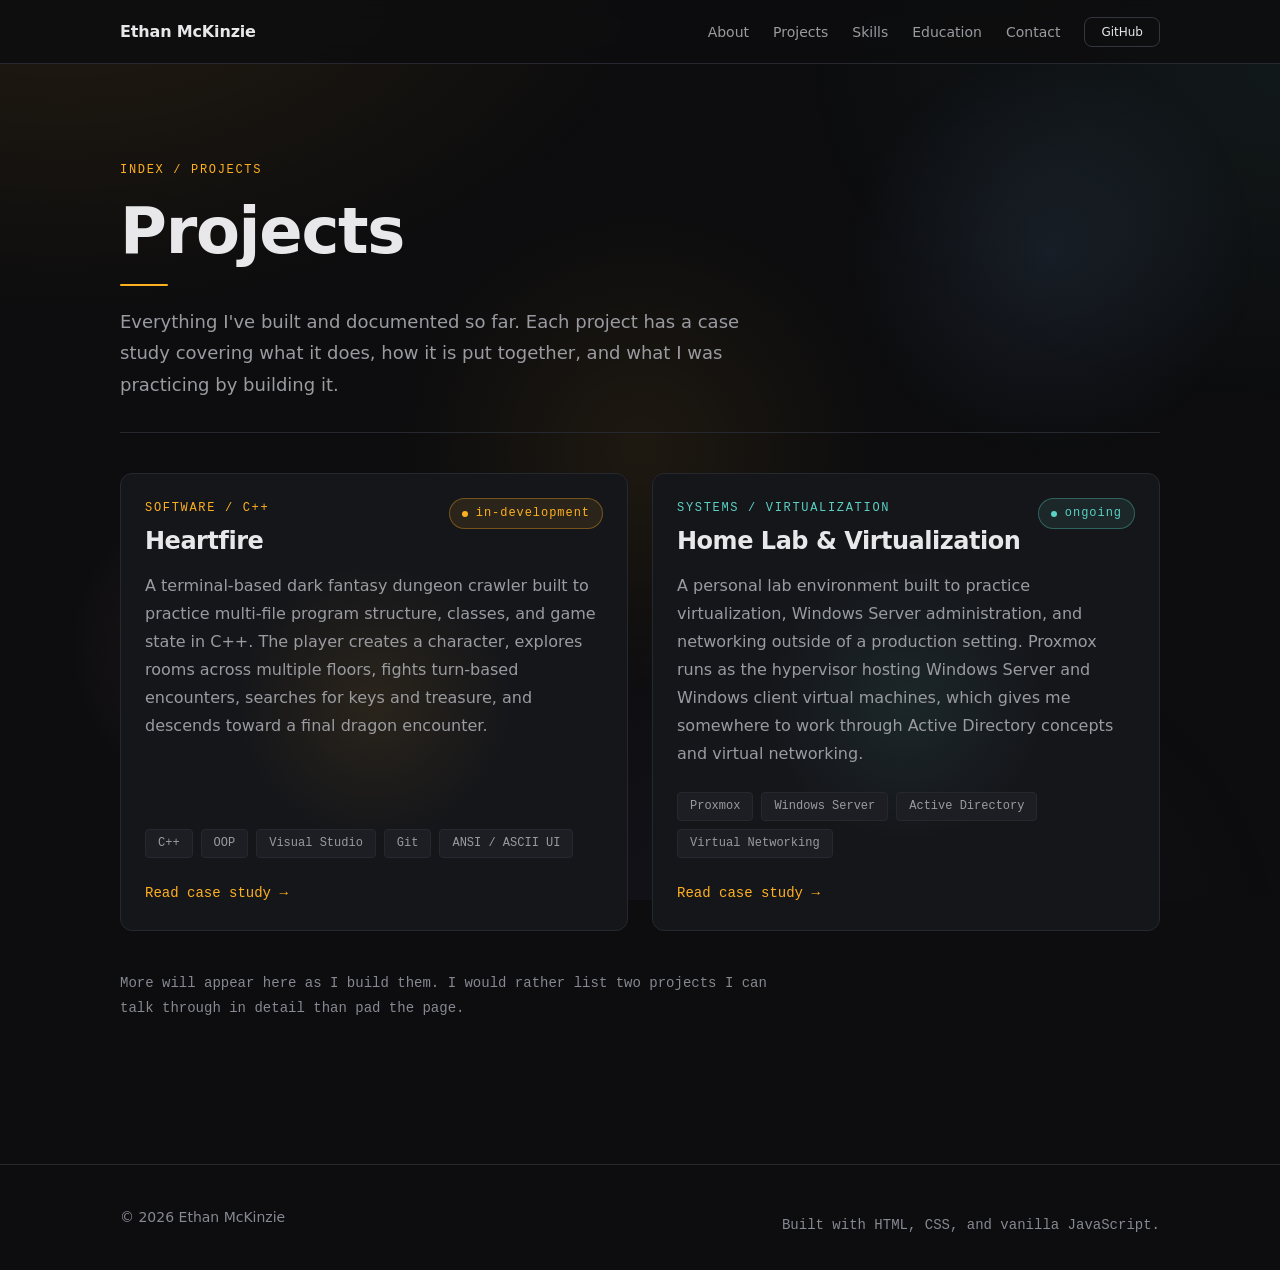
==== commit f3716685: "Add advanced CSS animation: masked border light, 3D tilt, cursor glow" ====
--- a/projects/index.html
+++ b/projects/index.html
@@ -50,6 +50,10 @@
 </head>
 
 <body>
+    <!-- Follows the pointer. Painted by animations.css, positioned
+         by js/cursor-glow.js, invisible until that script runs. -->
+    <div class="cursor-glow" aria-hidden="true"></div>
+
     <!-- Fills as the page scrolls. Pure CSS, see animations.css. -->
     <div class="scroll-progress" aria-hidden="true"></div>
 
@@ -180,6 +184,8 @@
     <script src="../js/footer-year.js"></script>
     <script src="../js/mobile-nav.js"></script>
     <script src="../js/scroll-reveal.js"></script>
+    <script src="../js/card-pointer.js"></script>
+    <script src="../js/cursor-glow.js"></script>
     <script src="../js/main.js"></script>
 </body>
 
--- a/css/tokens.css
+++ b/css/tokens.css
@@ -171,6 +171,43 @@
        250ms starts to feel sluggish on hover. */
     --transition-fast: 120ms ease;
     --transition: 180ms ease;
+    --transition-slow: 320ms ease;
+
+    /* Easing curves, named so intent is readable at the call site.
+       The numbers are the two control points of a cubic bezier.
+         smooth  gentle in and out, for most movement
+         out     decelerates into place, for things arriving
+         back    overshoots slightly then settles, for playfulness */
+    --ease-smooth: cubic-bezier(0.4, 0, 0.2, 1);
+    --ease-out: cubic-bezier(0.16, 1, 0.3, 1);
+    --ease-back: cubic-bezier(0.34, 1.56, 0.64, 1);
+
+    /* --- Glow -----------------------------------------------
+       Layered shadows that read as light coming off an element
+       rather than a drop shadow beneath it.
+
+       Each is built from three parts: a tight ring in the element's
+       own accent, a wide soft halo in the same color, and a dark
+       shadow underneath to keep the element grounded. --group means
+       a card glows in whatever color its category uses.
+
+       These are hover-only. Nothing on the site glows at rest. */
+    --glow-sm:
+        0 0 0 1px var(--group-dim),
+        0 0 12px -2px var(--group-soft);
+
+    --glow:
+        0 0 0 1px var(--group-dim),
+        0 0 24px -4px var(--group-soft),
+        0 12px 32px rgba(0, 0, 0, 0.5);
+
+    --glow-lg:
+        0 0 0 1px var(--group-dim),
+        0 0 40px -6px var(--group-soft),
+        0 20px 48px rgba(0, 0, 0, 0.55);
+
+    /* Text glow, for headings and labels on hover. */
+    --glow-text: 0 0 18px var(--group-dim);
 
     /* Height of the fixed header, reserved now so anchor links
        and scroll offsets can reference it in the next phase. */
--- a/css/components.css
+++ b/css/components.css
@@ -110,31 +110,8 @@
                 box-shadow var(--transition);
 }
 
-/* A hairline along the top edge that fades in on hover, in
-   whatever color this card's category uses. Drawn as a gradient so
-   it is brightest in the middle and disappears at both ends
-   instead of stopping abruptly. */
-.card::before {
-    content: "";
-    position: absolute;
-    top: 0;
-    left: 0;
-    right: 0;
-    height: 1px;
-    background-image: linear-gradient(
-        90deg,
-        transparent,
-        var(--group),
-        transparent
-    );
-    opacity: 0;
-    transition: opacity var(--transition);
-}
-
-.card:hover::before,
-.card:focus-within::before {
-    opacity: 1;
-}
+/* ::before on a card is the travelling border light, defined in
+   css/animations.css. It is left free here on purpose. */
 
 /* Every card warms its border on hover. */
 .card:hover {
--- a/css/page.css
+++ b/css/page.css
@@ -90,7 +90,26 @@
     /* Faint, so the message below it stays the focus. */
     opacity: 0.22;
 
-    animation: fade-in 700ms ease both;
+    /* Fades in, then glitches on a loop with long pauses. The
+       keyframes spend most of their length doing nothing, so the
+       splits read as an occasional flicker rather than as constant
+       movement. This is the one place on the site where being
+       playful costs nothing: the visitor already knows something
+       went wrong, and no recruiter is judging a 404 page.
+
+       The glitch is defined in css/animations.css. */
+    animation:
+        fade-in 700ms ease both,
+        glitch 7s steps(1, end) 1.2s infinite;
+}
+
+/* Hovering the code intensifies it, because someone who is hovering
+   a 404 is probably amusing themselves. */
+.notfound__code:hover {
+    opacity: 0.4;
+    animation:
+        fade-in 700ms ease both,
+        glitch 1.4s steps(1, end) infinite;
 }
 
 .notfound h1 {
--- a/css/animations.css
+++ b/css/animations.css
@@ -26,6 +26,36 @@
 
 
 /* ============================================================
+   A0  REGISTERED PROPERTIES
+   ------------------------------------------------------------
+   A plain custom property is just a string to the browser, so it
+   cannot be animated: there is no way to know that "0deg" and
+   "360deg" are two ends of a range rather than two unrelated words.
+
+   @property registers a property with a type, which tells the
+   browser how to interpolate it. Registering --ring-angle as an
+   <angle> is what makes it possible to animate a gradient's
+   rotation, which is otherwise impossible in CSS.
+
+   Without @property support the properties still work as ordinary
+   variables using their initial values, so the effects that depend
+   on them appear but hold still rather than moving.
+   ============================================================ */
+
+@property --ring-angle {
+    syntax: "<angle>";
+    inherits: false;
+    initial-value: 0deg;
+}
+
+@property --sweep-pos {
+    syntax: "<percentage>";
+    inherits: false;
+    initial-value: 0%;
+}
+
+
+/* ============================================================
    A  KEYFRAMES
    All named animations, defined once and reused below.
    ============================================================ */
@@ -53,6 +83,14 @@
 @keyframes draw-line {
     from { transform: scaleX(0); }
     to   { transform: scaleX(1); }
+}
+
+/* The same idea on the vertical axis, for a rule that runs down the
+   side of a block. A separate keyframe is required because scaleX
+   would stretch such a line's width rather than its length. */
+@keyframes draw-line-down {
+    from { transform: scaleY(0); }
+    to   { transform: scaleY(1); }
 }
 
 /* A soft double-pulse, for the dot on an in-progress status pill.
@@ -85,6 +123,87 @@
 @keyframes caret-blink {
     0%, 45%   { opacity: 1; }
     55%, 100% { opacity: 0; }
+}
+
+/* A highlight travelling across text. Paired with background-clip:
+   text, this reads as a sheen crossing the letters. The background
+   is wider than the element, so moving its position moves the
+   bright band across the glyphs. */
+@keyframes shimmer-text {
+      0% { background-position: 200% 50%; }
+    100% { background-position: -60% 50%; }
+}
+
+/* A halo that breathes outward and fades. Used on the dot of an
+   in-progress status pill, so it reads as something live. */
+@keyframes glow-ring {
+      0% { box-shadow: 0 0 0 0 var(--group-dim); }
+     70% { box-shadow: 0 0 0 7px transparent; }
+    100% { box-shadow: 0 0 0 0 transparent; }
+}
+
+/* Two independent floating paths, so decorative orbs never move in
+   sync with each other. */
+@keyframes float-a {
+      0% { transform: translate(0, 0) scale(1); }
+     50% { transform: translate(4%, -3%) scale(1.1); }
+    100% { transform: translate(0, 0) scale(1); }
+}
+
+@keyframes float-b {
+      0% { transform: translate(0, 0) scale(1.05); }
+     50% { transform: translate(-3%, 4%) scale(0.95); }
+    100% { transform: translate(0, 0) scale(1.05); }
+}
+
+/* Cycles a color through the accent palette. Used on the small
+   separators in the hero, which is the one place the whole color
+   system can be shown off without confusing anything. */
+@keyframes cycle-accents {
+      0% { color: var(--accent); }
+     25% { color: var(--accent-2); }
+     50% { color: var(--accent-3); }
+     75% { color: var(--accent-4); }
+    100% { color: var(--accent); }
+}
+
+/* Nudge right and settle back, for arrows that indicate direction. */
+@keyframes nudge-right {
+      0% { transform: translateX(0); }
+     50% { transform: translateX(5px); }
+    100% { transform: translateX(0); }
+}
+
+/* Rotates the registered angle a full turn. Because --ring-angle is
+   registered as an <angle> above, the browser can interpolate it,
+   which spins the conic gradient that uses it. */
+@keyframes ring-spin {
+    to { --ring-angle: 360deg; }
+}
+
+/* Slides a gradient's position across, for the progress bar. */
+@keyframes sweep-gradient {
+    to { --sweep-pos: 100%; }
+}
+
+/* Wipes an element into view from the left by shrinking the inset
+   on its right edge. clip-path reveals rather than fades, which
+   reads as a sharper, more deliberate entrance than opacity. */
+@keyframes wipe-in {
+    from { clip-path: inset(0 100% 0 0); }
+    to   { clip-path: inset(0 0 0 0); }
+}
+
+/* An RGB split that jitters, then settles. Used once, on the 404
+   page's status code, where being playful costs nothing. */
+@keyframes glitch {
+      0%   { transform: none;                    text-shadow: none; }
+     18%   { transform: translate(-3px, 1px);    text-shadow: 3px 0 var(--accent-5), -3px 0 var(--accent-2); }
+     22%   { transform: translate(2px, -2px);    text-shadow: -3px 0 var(--accent-5), 3px 0 var(--accent-2); }
+     26%   { transform: none;                    text-shadow: none; }
+     58%   { transform: translate(2px, 1px);     text-shadow: 2px 0 var(--accent-4), -2px 0 var(--accent-3); }
+     61%   { transform: none;                    text-shadow: none; }
+    100%   { transform: none;                    text-shadow: none; }
 }
 
 
@@ -138,7 +257,7 @@
     height: 100%;
     background-color: var(--accent);
     transform-origin: top;
-    animation: draw-line 600ms ease 500ms both;
+    animation: draw-line-down 600ms ease 500ms both;
 }
 
 /* --- Case study pages ------------------------------------- */
@@ -237,14 +356,31 @@
     transform: none;
 }
 
-.js-reveal [data-reveal].is-visible li:nth-child(1) { transition-delay:  60ms; }
-.js-reveal [data-reveal].is-visible li:nth-child(2) { transition-delay: 110ms; }
-.js-reveal [data-reveal].is-visible li:nth-child(3) { transition-delay: 160ms; }
-.js-reveal [data-reveal].is-visible li:nth-child(4) { transition-delay: 210ms; }
-.js-reveal [data-reveal].is-visible li:nth-child(5) { transition-delay: 260ms; }
-.js-reveal [data-reveal].is-visible li:nth-child(6) { transition-delay: 310ms; }
-.js-reveal [data-reveal].is-visible li:nth-child(7) { transition-delay: 360ms; }
-.js-reveal [data-reveal].is-visible li:nth-child(8) { transition-delay: 410ms; }
+/* These selectors name .case-list and .loop-list rather than a bare
+   li. A technology tag is also an li, so a generic rule here would
+   sit later in the file at equal specificity and override the tag
+   delays above it, collapsing the offset that makes tags trail
+   their own card. */
+.js-reveal [data-reveal].is-visible .case-list li:nth-child(1),
+.js-reveal [data-reveal].is-visible .loop-list li:nth-child(1) { transition-delay:  60ms; }
+
+.js-reveal [data-reveal].is-visible .case-list li:nth-child(2),
+.js-reveal [data-reveal].is-visible .loop-list li:nth-child(2) { transition-delay: 110ms; }
+
+.js-reveal [data-reveal].is-visible .case-list li:nth-child(3),
+.js-reveal [data-reveal].is-visible .loop-list li:nth-child(3) { transition-delay: 160ms; }
+
+.js-reveal [data-reveal].is-visible .case-list li:nth-child(4),
+.js-reveal [data-reveal].is-visible .loop-list li:nth-child(4) { transition-delay: 210ms; }
+
+.js-reveal [data-reveal].is-visible .case-list li:nth-child(5),
+.js-reveal [data-reveal].is-visible .loop-list li:nth-child(5) { transition-delay: 260ms; }
+
+.js-reveal [data-reveal].is-visible .case-list li:nth-child(6),
+.js-reveal [data-reveal].is-visible .loop-list li:nth-child(6) { transition-delay: 310ms; }
+
+.js-reveal [data-reveal].is-visible .case-list li:nth-child(7) { transition-delay: 360ms; }
+.js-reveal [data-reveal].is-visible .case-list li:nth-child(8) { transition-delay: 410ms; }
 
 
 /* ============================================================
@@ -312,17 +448,7 @@
     transform: translateY(-1px);
 }
 
-/* --- Skill category dot ----------------------------------
-   Grows slightly when its card is hovered, which ties the dot to
-   the card it labels. */
-.skill-group__title::before {
-    transition: transform var(--transition), box-shadow var(--transition);
-}
-
-.card:hover .skill-group__title::before {
-    transform: scale(1.35);
-    box-shadow: 0 0 0 4px var(--group-soft);
-}
+/* The skill category dot's hover treatment is in section L. */
 
 /* --- Case study back link -------------------------------- */
 .case__back {
@@ -428,3 +554,667 @@
         animation-timeline: scroll();
     }
 }
+
+
+/* ============================================================
+   G  GLOW ON HOVER
+   ------------------------------------------------------------
+   Nothing on this site glows at rest. Every glow here responds to a
+   cursor or to keyboard focus, and each is built from the --glow
+   tokens, so the light always matches the element's own category
+   accent: amber cards glow amber, teal cards glow teal.
+
+   box-shadow is used rather than filter: drop-shadow, because
+   box-shadow is composited by the GPU and does not force the
+   element to be re-rasterized on every frame.
+   ============================================================ */
+
+.card {
+    transition: border-color var(--transition),
+                transform var(--transition-slow) var(--ease-out),
+                box-shadow var(--transition-slow);
+}
+
+.card--interactive:hover,
+.card--interactive:focus-within {
+    box-shadow: var(--glow);
+}
+
+/* --- Buttons ---------------------------------------------- */
+.btn--primary:hover {
+    box-shadow:
+        0 0 20px -2px rgba(255, 176, 32, 0.45),
+        0 10px 28px rgba(0, 0, 0, 0.45);
+}
+
+.btn--ghost:hover {
+    box-shadow: var(--glow-sm);
+}
+
+/* --- Tags ------------------------------------------------
+   Tags lift and glow one at a time under the cursor. Because a tag
+   sits inside a card that may set its own accent, each glows in its
+   card's color with no extra classes.
+
+   The --ease-back curve overshoots very slightly before settling,
+   which is what makes the lift feel physical rather than linear. */
+.tag {
+    transition: border-color var(--transition),
+                color var(--transition),
+                background-color var(--transition),
+                box-shadow var(--transition),
+                transform var(--transition) var(--ease-back);
+}
+
+.tag:hover {
+    transform: translateY(-3px);
+    box-shadow: var(--glow-sm);
+}
+
+/* --- Navigation ------------------------------------------- */
+.site-nav__list a:not(.btn) {
+    transition: color var(--transition), text-shadow var(--transition);
+}
+
+.site-nav__list a:not(.btn):hover,
+.brand:hover {
+    text-shadow: var(--glow-text);
+}
+
+/* The hamburger bars light up and take on the accent color. */
+.nav-toggle:hover {
+    box-shadow: var(--glow-sm);
+}
+
+.nav-toggle:hover .nav-toggle__bars,
+.nav-toggle:hover .nav-toggle__bars::before,
+.nav-toggle:hover .nav-toggle__bars::after {
+    background-color: var(--accent);
+    box-shadow: 0 0 8px var(--accent-dim);
+}
+
+/* --- Contact rows ---------------------------------------- */
+.contact-item:hover {
+    box-shadow: var(--glow-sm);
+}
+
+/* --- Section headings ------------------------------------
+   Hovering a heading warms the text and lights its accent rule.
+   A small reward for reading rather than scrolling past. */
+.section-title,
+.page-header h1 {
+    transition: text-shadow var(--transition-slow);
+}
+
+.section-title:hover,
+.page-header h1:hover {
+    text-shadow: var(--glow-text);
+}
+
+.section-title::after,
+.page-header h1::after {
+    transition: box-shadow var(--transition-slow),
+                transform var(--transition-slow);
+}
+
+.section-title:hover::after,
+.page-header h1:hover::after {
+    box-shadow: 0 0 14px var(--group);
+}
+
+/* --- Focus ring ------------------------------------------
+   The keyboard focus indicator gets a soft halo as well as its
+   outline, which makes it easier to track while tabbing. */
+:focus-visible {
+    box-shadow: 0 0 0 4px var(--accent-soft);
+    transition: box-shadow var(--transition-fast);
+}
+
+.skip-link:focus {
+    box-shadow: var(--glow);
+}
+
+
+/* ============================================================
+   H  POINTER SPOTLIGHT
+   ------------------------------------------------------------
+   A soft light on each interactive card that follows the cursor.
+
+   How it works: js/card-spotlight.js writes the pointer's position
+   into two custom properties on the card, --mx and --my, as
+   percentages. The radial gradient below is centred on those
+   coordinates, so as the numbers change the light moves.
+
+   This is the only effect on the site that needs JavaScript, because
+   CSS cannot read the pointer position. It degrades cleanly: the
+   properties below default to 50% 50%, so with no script the light
+   simply sits in the middle of the card and reads as a faint
+   highlight. Nothing looks broken or missing.
+
+   The gradient is a background-image on the card itself rather than
+   a pseudo-element, because ::before is already the top accent line
+   and ::after is the shine sweep.
+   ============================================================ */
+
+.card--interactive {
+    /* Fallback position, used until the script sets real values. */
+    --mx: 50%;
+    --my: 50%;
+
+    background-image: radial-gradient(
+        14rem circle at var(--mx) var(--my),
+        var(--group-soft),
+        transparent 62%
+    );
+    background-repeat: no-repeat;
+}
+
+
+/* ============================================================
+   H2  TRAVELLING BORDER LIGHT
+   ------------------------------------------------------------
+   A bright arc that runs around the outside edge of a card while it
+   is hovered, in the card's own accent color.
+
+   Three techniques combine here:
+
+   1. A conic-gradient is a gradient swept around a centre point
+      rather than along a line. Rotating its start angle moves the
+      bright arc around the shape.
+
+   2. The rotation is animated by changing --ring-angle, which is
+      registered as an <angle> at the top of this file. That
+      registration is what makes the rotation possible at all.
+
+   3. The gradient fills the whole card, so a mask cuts out
+      everything except a 1px frame. Two mask layers are declared:
+      one clipped to the content box, one covering the whole element.
+      Compositing them with "exclude" keeps only the difference
+      between the two, which is exactly the border ring.
+
+   Degradation: without @property the angle cannot be interpolated,
+   so the arc appears in a fixed position instead of travelling.
+   Without mask support the gradient would fill the card, so the
+   whole effect is wrapped in @supports to prevent that.
+   ============================================================ */
+
+@supports ((mask-composite: exclude) or (-webkit-mask-composite: xor)) {
+    .card::before {
+        content: "";
+        position: absolute;
+        inset: 0;
+        z-index: 1;
+        pointer-events: none;
+
+        /* Matches the card's own corner rounding. */
+        border-radius: inherit;
+
+        /* The thickness of the ring. */
+        padding: 1px;
+
+        background-image: conic-gradient(
+            from var(--ring-angle, 0deg),
+            transparent 0deg,
+            var(--group) 50deg,
+            transparent 130deg,
+            transparent 360deg
+        );
+
+        /* Layer one is clipped to the content box, layer two covers
+           everything. Excluding one from the other leaves the 1px
+           padding area: the frame. */
+        -webkit-mask:
+            linear-gradient(#000 0 0) content-box,
+            linear-gradient(#000 0 0);
+        mask:
+            linear-gradient(#000 0 0) content-box,
+            linear-gradient(#000 0 0);
+        -webkit-mask-composite: xor;
+        mask-composite: exclude;
+
+        opacity: 0;
+        transition: opacity var(--transition-slow);
+    }
+
+    .card:hover::before,
+    .card:focus-within::before {
+        opacity: 1;
+        animation: ring-spin 4s linear infinite;
+    }
+}
+
+
+/* ============================================================
+   H3  THREE-DIMENSIONAL TILT
+   ------------------------------------------------------------
+   Cards lean toward the cursor, as though the surface were a panel
+   pivoting under the pointer.
+
+   js/card-pointer.js writes --rx and --ry, two rotation angles
+   derived from where the pointer sits inside the card. The CSS
+   applies them.
+
+   perspective() is what turns a flat rotation into a sense of
+   depth: it decides how strongly the far edge converges. A large
+   value gives a gentle, expensive-looking lean; a small one looks
+   like a fairground mirror. 900px is deliberately restrained, and
+   the script caps the rotation at a few degrees.
+
+   The properties default to 0deg, so with no JavaScript the card
+   simply lifts on hover exactly as it did before.
+   ============================================================ */
+
+.card--interactive {
+    --rx: 0deg;
+    --ry: 0deg;
+}
+
+.card--interactive:hover {
+    transform:
+        perspective(900px)
+        rotateX(var(--rx))
+        rotateY(var(--ry))
+        translateY(-3px);
+}
+
+
+/* ============================================================
+   H4  CURSOR GLOW
+   ------------------------------------------------------------
+   A single soft light that follows the pointer across the whole
+   page, sitting behind all content.
+
+   js/cursor-glow.js writes the pointer's viewport position into
+   --cursor-x and --cursor-y on this element. Everything else is
+   CSS.
+
+   It is one fixed element with one gradient, so the browser is
+   moving a single composited layer rather than recalculating
+   anything. The element defaults to opacity 0 and is only revealed
+   once the script confirms a real pointer exists, which keeps it
+   off touch devices entirely.
+   ============================================================ */
+
+.cursor-glow {
+    position: fixed;
+    inset: 0;
+
+    /* Behind all content, alongside the two ambient background
+       layers. A positive z-index would tint the text it passed over. */
+    z-index: -1;
+    pointer-events: none;
+
+    --cursor-x: 50%;
+    --cursor-y: 50%;
+
+    background-image: radial-gradient(
+        26rem circle at var(--cursor-x) var(--cursor-y),
+        rgba(255, 176, 32, 0.07),
+        transparent 60%
+    );
+
+    opacity: 0;
+    transition: opacity 600ms ease;
+}
+
+/* Added by the script only when a hovering pointer is present. */
+.cursor-glow.is-active {
+    opacity: 1;
+}
+
+
+/* ============================================================
+   H5  CLIP-PATH WIPE REVEALS
+   ------------------------------------------------------------
+   Section headings wipe into view from the left instead of fading.
+
+   clip-path: inset(0 100% 0 0) hides an element by clipping away
+   100% from its right edge, leaving nothing visible. Animating that
+   value to 0 draws the element in from the left, like a strip of
+   tape being laid down.
+
+   This reads as sharper and more intentional than a fade, because
+   the letters arrive at full opacity from the first frame instead of
+   ghosting in. It layers on top of the existing reveal, which is
+   still what handles the vertical movement.
+   ============================================================ */
+
+.js-reveal .section-title[data-reveal].is-visible {
+    animation: wipe-in 620ms var(--ease-out) both;
+}
+
+
+/* ============================================================
+   H6  BUTTON RIPPLE
+   ------------------------------------------------------------
+   A ring that expands out of a button when it is pressed.
+
+   No JavaScript: :active is true only while the mouse button is
+   held, so the animation runs on press and resets on release. The
+   ripple is centred rather than following the click point, which is
+   the tradeoff for keeping this in CSS.
+   ============================================================ */
+
+.btn {
+    position: relative;
+    overflow: hidden;
+}
+
+.btn::before {
+    content: "";
+    position: absolute;
+    top: 50%;
+    left: 50%;
+    width: 120%;
+    aspect-ratio: 1;
+
+    border-radius: 999px;
+    border: 1px solid currentColor;
+
+    /* translate(-50%, -50%) centres the ripple on the button by
+       shifting it back by half its own size. */
+    transform: translate(-50%, -50%) scale(0.2);
+    opacity: 0;
+    pointer-events: none;
+}
+
+.btn:active::before {
+    animation: ripple 500ms var(--ease-out);
+}
+
+@keyframes ripple {
+    from { transform: translate(-50%, -50%) scale(0.2); opacity: 0.5; }
+    to   { transform: translate(-50%, -50%) scale(1);   opacity: 0; }
+}
+
+
+/* ============================================================
+   H7  ANIMATED PROGRESS BAR
+   ------------------------------------------------------------
+   The scroll progress bar's gradient also drifts sideways, so the
+   colors move through the bar as it fills rather than sitting
+   still. Two animations on one element: one driven by scroll, one
+   by time.
+   ============================================================ */
+
+@supports (animation-timeline: scroll()) {
+    .scroll-progress {
+        background-size: 200% 100%;
+        background-position: var(--sweep-pos, 0%) 50%;
+
+        animation:
+            draw-line linear,
+            sweep-gradient 8s linear infinite;
+        animation-timeline: scroll(), auto;
+    }
+}
+
+
+/* ============================================================
+   H8  HERO PARALLAX
+   ------------------------------------------------------------
+   The hero drifts upward and fades slightly as it is scrolled past,
+   so the page feels layered rather than flat.
+
+   animation-timeline: view() links the animation to the element's
+   own journey through the viewport, rather than to the scroll
+   position of the page as a whole. animation-range restricts it to
+   the second half of that journey, so nothing moves while the hero
+   is still the thing being read.
+
+   Pure CSS, no scroll listener. Inside @supports, and the hero is
+   fully visible without it.
+   ============================================================ */
+
+@supports (animation-timeline: view()) {
+    @keyframes hero-depart {
+        to {
+            opacity: 0.35;
+            transform: translateY(-3rem) scale(0.98);
+        }
+    }
+
+    .hero__content {
+        animation: hero-depart linear both;
+        animation-timeline: view();
+        animation-range: exit-crossing 0% exit-crossing 100%;
+    }
+}
+
+
+/* ============================================================
+   I  TEXT EFFECTS
+   ============================================================ */
+
+/* --- Hero name shimmer -----------------------------------
+   A slow sheen crossing the name. The text is painted with a
+   gradient rather than a flat color, and background-clip: text
+   trims that gradient to the shape of the letters. Animating the
+   gradient's position moves the bright band across them.
+
+   The @supports guard is essential rather than cautious: the
+   technique requires color: transparent, so in a browser without
+   background-clip: text the name would be invisible. Guarded this
+   way, such a browser applies none of it and shows solid off-white
+   text instead.
+   ---------------------------------------------------------- */
+@supports ((background-clip: text) or (-webkit-background-clip: text)) {
+    .hero h1 {
+        background-image: linear-gradient(
+            100deg,
+            var(--text-primary) 42%,
+            #ffffff 50%,
+            var(--text-primary) 58%
+        );
+        background-size: 260% 100%;
+        background-repeat: no-repeat;
+
+        -webkit-background-clip: text;
+        background-clip: text;
+        color: transparent;
+
+        /* Starts after the hero has finished arriving. */
+        animation: shimmer-text 7s var(--ease-smooth) 1.2s infinite;
+    }
+}
+
+/* --- Hero separators -------------------------------------
+   The two slashes in the role line cycle through the accent
+   palette. The negative delay on the second one starts it partway
+   through the cycle, so the two are never the same color at the
+   same moment.
+
+   This is the one place the whole palette is shown at once, and it
+   is two characters wide, so it reads as a detail rather than as
+   decoration. */
+.hero__sep {
+    animation: cycle-accents 12s linear infinite;
+}
+
+.hero__sep:nth-of-type(2) {
+    animation-delay: -6s;
+}
+
+/* --- Case study meta labels ------------------------------ */
+.case-meta dt {
+    transition: text-shadow var(--transition);
+}
+
+.case-meta:hover dt {
+    text-shadow: var(--glow-text);
+}
+
+
+/* ============================================================
+   J  AMBIENT BACKGROUND
+   ------------------------------------------------------------
+   Two stacked layers sit behind all content:
+
+     body::before   three broad color washes, drifting slowly
+     body::after    two smaller orbs on an independent float path
+
+   Both are fixed, both sit at negative z-index, both are under 10%
+   opacity, and neither has a hard edge anywhere. The intent is
+   depth, not animation: on a still screenshot it should look like
+   lighting.
+   ============================================================ */
+
+/* Smaller, more defined orbs in the two newest accent colors. */
+body::after {
+    content: "";
+    position: fixed;
+    inset: 0;
+    z-index: -1;
+    pointer-events: none;
+
+    background-image:
+        radial-gradient(20rem circle at 82% 28%, var(--accent-4-soft), transparent 65%),
+        radial-gradient(16rem circle at 18% 72%, var(--accent-5-soft), transparent 65%);
+    background-repeat: no-repeat;
+
+    animation: float-a 34s ease-in-out infinite;
+}
+
+/* Scroll-driven hue shift. The ambient color rotates gradually as
+   the page is scrolled, so the top and the bottom of the site are
+   not lit identically. It is tied to scroll position rather than
+   elapsed time, which means it only moves when the visitor does.
+
+   Inside @supports because scroll-driven animation is not yet
+   universal. Where it is missing, the orbs simply float. */
+@supports (animation-timeline: scroll()) {
+    @keyframes ambient-shift {
+        from { filter: hue-rotate(0deg); }
+        to   { filter: hue-rotate(30deg); }
+    }
+
+    body::after {
+        animation:
+            float-b 34s ease-in-out infinite,
+            ambient-shift linear;
+
+        /* One timeline per animation, in the same order: the float
+           runs on time, the hue shift runs on scroll. */
+        animation-timeline: auto, scroll();
+    }
+}
+
+
+/* ============================================================
+   K  MEDIA AND FIGURES
+   ============================================================ */
+
+/* Screenshots lift and glow on hover, and the image scales inside a
+   clipped figure, so the frame holds still while the picture grows.
+   These rules are already in place for the case study galleries that
+   are waiting on real screenshots. */
+.case-gallery figure {
+    overflow: hidden;
+    border-radius: var(--radius);
+    transition: box-shadow var(--transition-slow),
+                transform var(--transition-slow) var(--ease-out);
+}
+
+/* Screenshots get the largest glow of anything on the site, because
+   they are the largest elements that respond to a cursor. */
+.case-gallery figure:hover {
+    transform: translateY(-3px);
+    box-shadow: var(--glow-lg);
+}
+
+.case-gallery img {
+    transition: transform 600ms var(--ease-out);
+}
+
+.case-gallery figure:hover img {
+    transform: scale(1.04);
+}
+
+
+/* ============================================================
+   L  MICRO-INTERACTIONS
+   ============================================================ */
+
+/* --- Status pill ----------------------------------------
+   The live dot keeps its double-pulse and now also emits a halo
+   that expands and fades on the same rhythm. Two animations on one
+   element, comma separated. */
+.status--live::before {
+    animation:
+        pulse-dot 2.8s ease-in-out infinite,
+        glow-ring 2.8s ease-out infinite;
+}
+
+/* --- Skill category dot ---------------------------------
+   The dot grows and lights up when its card is hovered, which ties
+   the color to the category it labels.
+
+   Two stacked shadows: a wide soft halo, plus a tight ring at the
+   dot's edge. Using box-shadow keeps this on the dot itself. An
+   absolutely positioned ring would have anchored to the card
+   instead, since the heading is not a positioned ancestor. */
+.skill-group__title::before {
+    transition: transform var(--transition) var(--ease-back),
+                box-shadow var(--transition);
+}
+
+.card:hover .skill-group__title::before {
+    transform: scale(1.4);
+    box-shadow:
+        0 0 10px 2px var(--group-dim),
+        0 0 0 4px var(--group-soft);
+}
+
+/* --- Directional arrows ---------------------------------
+   The arrow nudges forward and settles back, once per hover rather
+   than looping. */
+.project__link:hover span {
+    animation: nudge-right 500ms var(--ease-smooth);
+}
+
+.project__link:hover {
+    text-shadow: var(--glow-text);
+}
+
+/* --- Education cards ------------------------------------
+   An accent bar down the left edge that grows into view on hover,
+   in the card's own color. */
+.education::after {
+    content: "";
+    position: absolute;
+    left: 0;
+    top: 0;
+    width: 2px;
+    height: 100%;
+    background-color: var(--group);
+    transform: scaleY(0);
+    transform-origin: top;
+    transition: transform var(--transition-slow) var(--ease-out);
+}
+
+.education:hover::after {
+    transform: scaleY(1);
+}
+
+/* --- Eyebrow labels -------------------------------------
+   The small monospace label opens up its letter-spacing when its
+   section is hovered, which pulls the eye toward it. */
+.eyebrow {
+    transition: letter-spacing var(--transition-slow),
+                text-shadow var(--transition-slow);
+}
+
+section:hover > .eyebrow {
+    letter-spacing: 0.18em;
+    text-shadow: var(--glow-text);
+}
+
+/* --- Footer --------------------------------------------- */
+.site-footer__note {
+    transition: color var(--transition), text-shadow var(--transition);
+}
+
+.site-footer:hover .site-footer__note {
+    color: var(--text-secondary);
+    text-shadow: var(--glow-text);
+}
--- a/css/responsive.css
+++ b/css/responsive.css
@@ -140,29 +140,122 @@
     }
 
     /* Pseudo-elements that animate from a scaled-down state must be
-       forced to full size, or they would stay invisible once their
-       animation is reduced to nothing. */
+       forced back to full size, or they would stay invisible once
+       their animation is reduced to nothing.
+
+       "none" is used rather than scaleX(1) because these lines scale
+       on different axes, and no transform at all is full size on
+       both. */
     .site-nav__list a:not(.btn)::after,
     .section-title::after,
+    .page-header h1::after,
     .hero__meta::before {
-        transform: scaleX(1) !important;
-    }
-
-    /* The shine sweep and the ambient background drift are removed
-       outright rather than merely shortened. */
+        transform: none !important;
+    }
+
+    /* The shine sweep is removed outright rather than shortened. */
     .btn--primary::after,
     .card--interactive::after {
         display: none;
     }
 
-    body::before {
-        animation: none !important;
-    }
-
-    /* The pulsing dot and blinking caret hold still. */
+    /* Both ambient background layers hold completely still. They keep
+       their color, so the page still has depth, but nothing drifts,
+       floats, or shifts hue. */
+    body::before,
+    body::after {
+        animation: none !important;
+        filter: none !important;
+    }
+
+    /* The pulsing dot, its halo, the blinking caret, and the cycling
+       hero separators all hold still. */
     .status--live::before,
-    .has-caret::after {
-        animation: none !important;
+    .has-caret::after,
+    .hero__sep {
+        animation: none !important;
+    }
+
+    /* The hero name is painted with a moving gradient and relies on
+       color: transparent to show it. With the animation stopped it
+       must be returned to a plain solid color, or the name would be
+       left frozen mid-sweep. */
+    .hero h1 {
+        background-image: none !important;
+        color: var(--text-primary) !important;
+        animation: none !important;
+    }
+
+    /* Hover glows are kept: they are a state signal, not movement.
+       Only the effects that travel or scale are removed. */
+    .case-gallery figure:hover,
+    .case-gallery figure:hover img,
+    .education:hover::after {
+        transform: none;
+    }
+
+    /* Letter-spacing changes reflow text, which is a form of motion
+       even though nothing appears to move. */
+    section:hover > .eyebrow {
+        letter-spacing: var(--tracking-wider);
+    }
+
+    /* The pointer effects are skipped by js/card-pointer.js under
+       this setting, so the light stays centred and the card stays
+       flat. Pinning the values here makes that true even if the
+       script somehow runs. */
+    .card--interactive {
+        --mx: 50%;
+        --my: 50%;
+        --rx: 0deg;
+        --ry: 0deg;
+    }
+
+    /* No lean, only the lift. */
+    .card--interactive:hover {
+        transform: none;
+    }
+
+    /* The travelling border light becomes a static outline: the ring
+       still marks the hovered card, it just does not travel. */
+    .card:hover::before,
+    .card:focus-within::before {
+        animation: none !important;
+    }
+
+    /* The page-wide cursor glow is removed. js/cursor-glow.js also
+       returns early, so it is never revealed in the first place. */
+    .cursor-glow {
+        display: none;
+    }
+
+    /* Clip-path wipes, the button ripple, the 404 glitch, and the
+       hero's scroll-linked departure all stop. Each is set back to
+       its finished state so nothing is left part-way through. */
+    .js-reveal .section-title[data-reveal].is-visible {
+        animation: none !important;
+        clip-path: none !important;
+    }
+
+    .btn::before {
+        display: none;
+    }
+
+    .notfound__code,
+    .notfound__code:hover {
+        animation: none !important;
+        text-shadow: none !important;
+        transform: none !important;
+    }
+
+    .hero__content {
+        animation: none !important;
+        opacity: 1 !important;
+        transform: none !important;
+    }
+
+    .scroll-progress {
+        display: none;
     }
 
     /* A scroll-linked progress bar is movement tied directly to
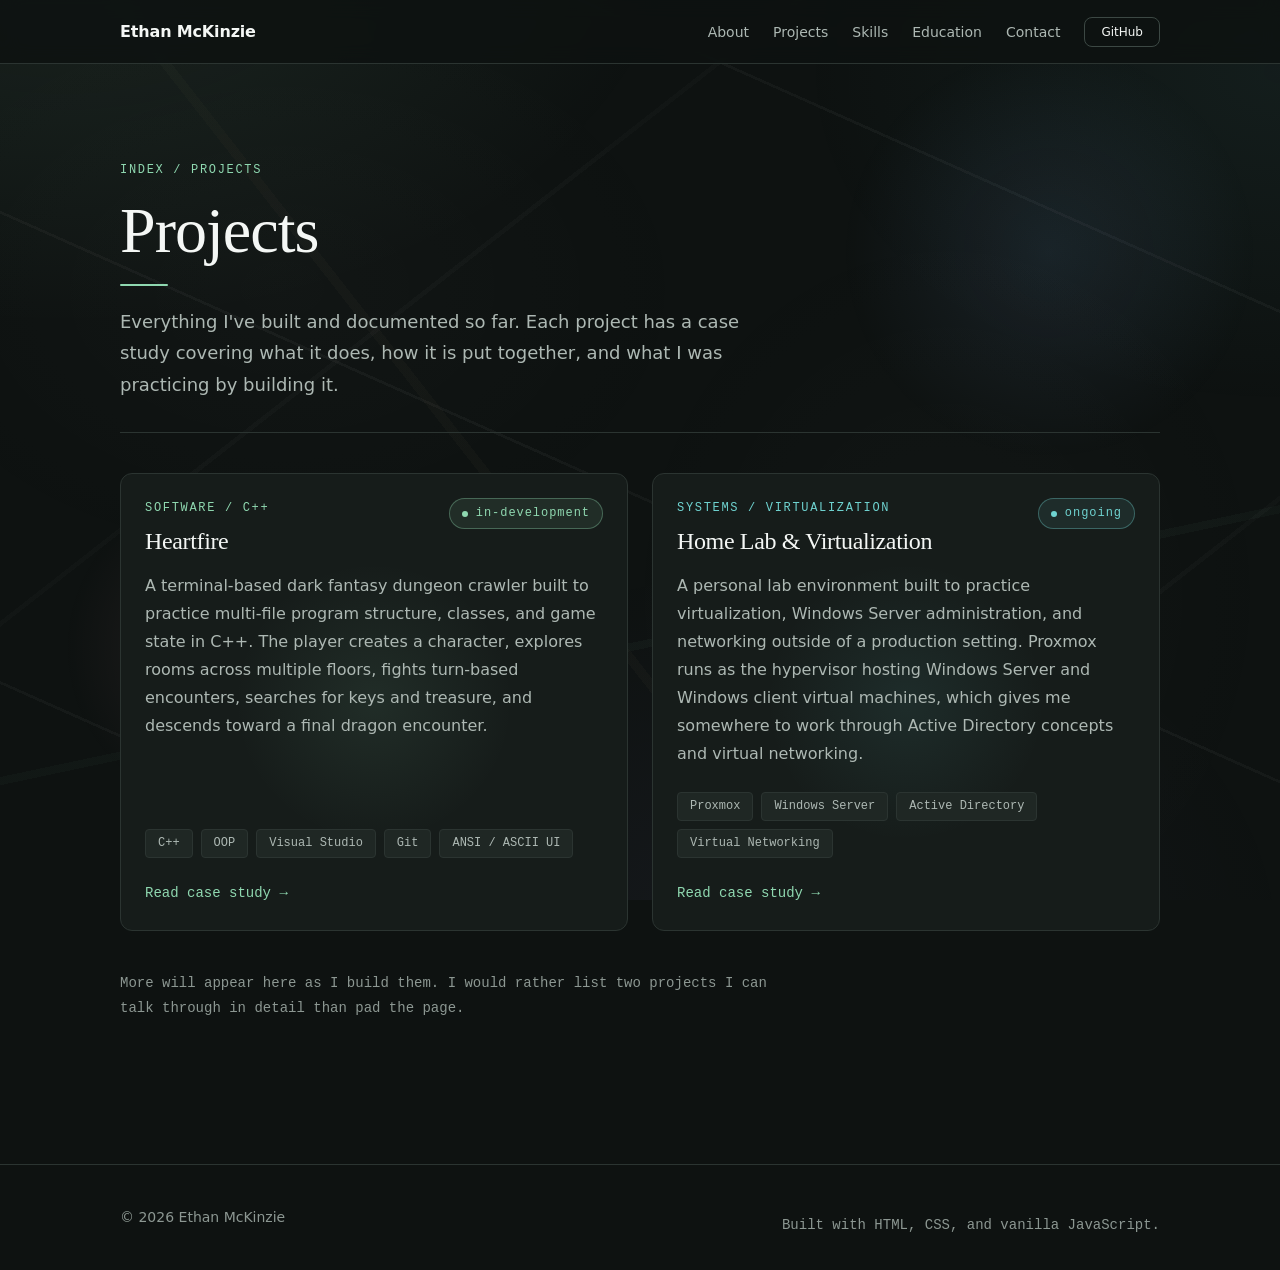
==== commit af3bba36: "Redesign with dark marble palette, sage accent, and serif display type" ====
--- a/projects/index.html
+++ b/projects/index.html
@@ -9,7 +9,7 @@
     <meta name="description" content="Software and systems projects by Ethan McKinzie, including a C++ terminal dungeon crawler and a Proxmox virtualization lab.">
 
     <link rel="canonical" href="https://lowmodez.github.io/projects/">
-    <meta name="theme-color" content="#0d0d0f">
+    <meta name="theme-color" content="#0e1211">
 
     <!-- Paths step up one level, since this page lives in /projects/. -->
     <link rel="icon" href="../assets/icons/favicon.svg" type="image/svg+xml">
@@ -50,10 +50,6 @@
 </head>
 
 <body>
-    <!-- Follows the pointer. Painted by animations.css, positioned
-         by js/cursor-glow.js, invisible until that script runs. -->
-    <div class="cursor-glow" aria-hidden="true"></div>
-
     <!-- Fills as the page scrolls. Pure CSS, see animations.css. -->
     <div class="scroll-progress" aria-hidden="true"></div>
 
@@ -185,7 +181,6 @@
     <script src="../js/mobile-nav.js"></script>
     <script src="../js/scroll-reveal.js"></script>
     <script src="../js/card-pointer.js"></script>
-    <script src="../js/cursor-glow.js"></script>
     <script src="../js/main.js"></script>
 </body>
 
--- a/css/tokens.css
+++ b/css/tokens.css
@@ -15,82 +15,109 @@
    ============================================================ */
 :root {
     /* --- Backgrounds -----------------------------------------
-       Three depths: the page itself, raised panels such as cards,
-       and a slightly lighter step for hover states. */
-    --bg-primary: #0d0d0f;
-    --bg-surface: #15161a;
-    --bg-surface-raised: #1c1e23;
+       Dark marble. Three depths: the page itself, raised panels
+       such as cards, and a lighter step for hover states.
+
+       These are not neutral greys. Each carries a slight green
+       undertone, which is what makes the surface read as stone
+       rather than as a flat dark theme, and what ties the whole
+       page to the sage accent. */
+    --bg-primary: #0e1211;
+    --bg-surface: #161c1a;
+    --bg-surface-raised: #1f2724;
 
     /* --- Borders ---------------------------------------------
-       Low-contrast dividers. Subtle on purpose: on a dark theme,
-       borders should suggest structure, not draw attention. */
-    --border: #26282f;
-    --border-strong: #33363f;
+       Low-contrast dividers, tinted to match the surfaces. Subtle
+       on purpose: borders should suggest structure, not draw
+       attention. */
+    --border: #2b3431;
+    --border-strong: #3c4844;
 
     /* --- Text -----------------------------------------------
-       Off-white rather than pure #fff. Pure white on near-black
-       is harsh to read for more than a paragraph or two.
+       White lettering, very slightly cooled so it sits on the
+       green-tinted stone rather than floating above it. Not pure
+       #ffffff: at full white, a page of text on a dark background
+       is harsh to read for more than a paragraph.
+
        Contrast against --bg-primary:
-         primary   ~15.9:1
-         secondary  ~6.9:1
-       Both clear WCAG AA (4.5:1) for body text. */
-    --text-primary: #e8e8ea;
-    --text-secondary: #9a9ba1;
-
-    /* Lightened from #6f717a, which measured 3.99:1 on the page
-       background and 3.43:1 on raised panels - both below the 4.5:1
-       WCAG AA minimum for normal-size text. This value clears AA on
-       all three background depths (5.5:1, 5.1:1, 4.7:1). It is used
-       for footer text and figure captions, which are small, so
-       passing here matters more than the extra bit of contrast
-       costs in visual hierarchy. */
-    --text-muted: #868892;
+         primary    17.5:1
+         secondary   9.2:1
+         muted       6.3:1
+       All three clear WCAG AA on all three background depths, and
+       the first two clear AAA. */
+    --text-primary: #f4f7f5;
+    --text-secondary: #adb8b3;
+    --text-muted: #8c9792;
+
+    /* --- Marble ---------------------------------------------
+       The veining drawn across the page background. Kept as tokens
+       so the whole texture can be strengthened or softened from
+       one place.
+
+       Alpha values are deliberately tiny. Veins should be visible
+       when looked for and invisible when reading. */
+    --vein-light: rgba(244, 247, 245, 0.035);
+    --vein-soft: rgba(244, 247, 245, 0.018);
+    --vein-accent: rgba(143, 216, 176, 0.030);
+    --vein-gold: rgba(230, 200, 138, 0.022);
 
     /* --- Accent ---------------------------------------------
-       Warm amber, one accent only. ~10.6:1 against the page
-       background, so it stays legible as link and label text
-       rather than being decoration that cannot be read.
+       Soft sage green. The primary accent, and the color the whole
+       palette is built around: the background's green undertone and
+       the marble veining both come from here.
+
+       11.3:1 against the page background, so it stays fully legible
+       as link and label text rather than being decoration that
+       cannot be read.
+
        The dim and soft variants are for borders and tinted
        backgrounds, never for text. */
-    --accent: #ffb020;
-    --accent-hover: #ffc352;
-    --accent-dim: rgba(255, 176, 32, 0.35);
-    --accent-soft: rgba(255, 176, 32, 0.09);
+    --accent: #8fd8b0;
+    --accent-hover: #a9e5c4;
+    --accent-dim: rgba(143, 216, 176, 0.35);
+    --accent-soft: rgba(143, 216, 176, 0.09);
 
     /* --- Category accents -----------------------------------
-       Two supporting hues. These are not decoration: each one is
-       tied to a category of work, so the color carries meaning.
-
-         amber   software, and anything currently active
-         teal    systems and networking
+       Five supporting hues. These are not decoration: each is tied
+       to a category of work, so the color carries meaning.
+
+         sage    software, and anything currently active
+         aqua    systems and networking
          violet  physical infrastructure and hardware
-
-       Amber stays dominant. These two appear only on category
-       labels and the hover states of the cards they belong to.
-       Contrast against --bg-primary:
-         teal   ~11.7:1
-         violet  ~7.2:1
-       Both clear WCAG AA, since both are used as label text. */
-    --accent-2: #5bd1c4;
-    --accent-2-dim: rgba(91, 209, 196, 0.35);
-    --accent-2-soft: rgba(91, 209, 196, 0.09);
-
-    --accent-3: #a78bfa;
-    --accent-3-dim: rgba(167, 139, 250, 0.35);
-    --accent-3-soft: rgba(167, 139, 250, 0.09);
-
-    /* Blue for education and study, rose for getting in touch.
-       Contrast against --bg-primary:
-         blue  ~9.1:1
-         rose ~10.0:1
-       Both clear AAA, measured on all three background depths. */
-    --accent-4: #7db4ff;
-    --accent-4-dim: rgba(125, 180, 255, 0.35);
-    --accent-4-soft: rgba(125, 180, 255, 0.09);
-
-    --accent-5: #ff9fb0;
-    --accent-5-dim: rgba(255, 159, 176, 0.35);
-    --accent-5-soft: rgba(255, 159, 176, 0.09);
+         blue    education and study
+         rose    getting in touch
+         gold    transferable and professional skills
+
+       Sage stays dominant. The others appear only on category
+       labels and on the hover states of the cards they belong to.
+
+       Measured against all three background depths, worst case:
+         aqua   8.7:1     blue  7.8:1
+         violet 6.6:1     rose  8.4:1
+         gold   9.5:1
+       All clear WCAG AA as label text; all but violet clear AAA.
+
+       Gold is the marble pairing: veined stone and brass. It also
+       appears in the veining tokens above. */
+    --accent-2: #6fd3d0;
+    --accent-2-dim: rgba(111, 211, 208, 0.35);
+    --accent-2-soft: rgba(111, 211, 208, 0.09);
+
+    --accent-3: #b39cfb;
+    --accent-3-dim: rgba(179, 156, 251, 0.35);
+    --accent-3-soft: rgba(179, 156, 251, 0.09);
+
+    --accent-4: #8bbcff;
+    --accent-4-dim: rgba(139, 188, 255, 0.35);
+    --accent-4-soft: rgba(139, 188, 255, 0.09);
+
+    --accent-5: #ffa8b8;
+    --accent-5-dim: rgba(255, 168, 184, 0.35);
+    --accent-5-soft: rgba(255, 168, 184, 0.09);
+
+    --accent-6: #e6c88a;
+    --accent-6-dim: rgba(230, 200, 138, 0.35);
+    --accent-6-soft: rgba(230, 200, 138, 0.09);
 
     /* Default "current category" colors. A card can override these
        three on itself, and every rule that references them picks up
@@ -100,14 +127,36 @@
     --group-soft: var(--accent-soft);
 
     /* --- Typography -----------------------------------------
-       System font stacks: no web fonts to download, which means
-       no extra network request, no layout shift while a font
-       loads, and text that renders instantly. Monospace is
-       reserved for small technical labels. */
-    --font-sans: system-ui, -apple-system, "Segoe UI", Roboto,
-                 "Helvetica Neue", Arial, sans-serif;
-    --font-mono: ui-monospace, "Cascadia Code", Consolas,
-                 "SF Mono", Menlo, monospace;
+       Three families, each with a job:
+
+         display   headings and the name. A serif, which is what
+                   gives the marble direction its weight. Constantia
+                   is a modern serif with low contrast between thick
+                   and thin strokes, so it holds up at large sizes
+                   on a dark background where a high-contrast serif
+                   like Times would go spindly.
+
+         sans      body copy. Segoe UI Variable Text is the current
+                   Windows text face and is noticeably cleaner at
+                   small sizes than plain Segoe UI.
+
+         mono      small technical labels only. Cascadia Code is
+                   Microsoft's terminal face, so the terminal
+                   references on this site are set in an actual
+                   terminal font.
+
+       Still no web fonts. Every family here is already on the
+       machine, which means no extra network request, no flash of
+       unstyled text, and no layout shift while a font loads. Each
+       stack falls back through progressively more common faces and
+       ends at a generic family, so the pairing survives on macOS,
+       Linux, and Android too. */
+    --font-display: Constantia, Cambria, Georgia,
+                    "Palatino Linotype", "Book Antiqua", serif;
+    --font-sans: "Segoe UI Variable Text", "Segoe UI", system-ui,
+                 -apple-system, Corbel, Roboto, Arial, sans-serif;
+    --font-mono: "Cascadia Code", "Cascadia Mono", Consolas,
+                 ui-monospace, "SF Mono", Menlo, monospace;
 
     /* Fluid type scale. clamp(min, preferred, max) lets each size
        grow with the viewport and then stop, so headings shrink
--- a/css/base.css
+++ b/css/base.css
@@ -105,23 +105,38 @@
     min-height: 100vh;
 }
 
-/* --- Page background --------------------------------------
-   Three soft color washes covering the whole page, not just the
-   hero: amber upper left, teal upper right, violet along the
-   bottom. Together they keep large dark areas from looking flat.
+/* --- Page background: marble ------------------------------
+   The page surface is dark green-grey stone with soft veining
+   running across it. Nine gradient layers, no image file, so it
+   scales to any screen size and costs nothing to download.
+
+   How the veining is built, from the top of the list down:
+
+     1-2  Fine hairline veins. A repeating-linear-gradient whose
+          color stops are only a fraction of a percent apart draws
+          a thin line; setting the repeat distance very wide means
+          you get one line rather than stripes. Two of these at
+          different angles cross each other.
+     3-4  Broader, softer veins in sage and gold, angled the other
+          way so the pattern never looks like a grid.
+     5-6  Wide diffuse clouding, which is what keeps the stone from
+          looking like a flat color with lines drawn on it.
+     7-9  The original color washes, now sage, aqua and violet.
+
+   Every alpha value is under 4%. Veins should be visible when
+   looked for and invisible when reading.
 
    Why a fixed pseudo-element instead of a background on <body>:
      - position: fixed with inset: 0 covers the entire viewport at
-       full width, so the wash spans the page rather than being
+       full width, so the texture spans the page rather than being
        confined to the centered content column.
-     - It stays put while the page scrolls, so the color does not
-       repeat or streak down a long page.
-     - background-attachment: fixed would achieve something similar
-       but is unreliable on iOS.
+     - It stays put while the page scrolls, so nothing repeats or
+       streaks down a long page.
+     - background-attachment: fixed would do something similar but
+       is unreliable on iOS.
 
    z-index: -1 places it behind all content. pointer-events: none
    means it can never intercept a click.
-   Alpha values are 5-10%: present, never a glow effect.
    ---------------------------------------------------------- */
 body::before {
     content: "";
@@ -131,9 +146,26 @@
     pointer-events: none;
 
     background-image:
-        radial-gradient(60rem 40rem at 5% -10%, rgba(255, 176, 32, 0.10), transparent 65%),
-        radial-gradient(50rem 35rem at 100% 8%, rgba(91, 209, 196, 0.06), transparent 60%),
-        radial-gradient(55rem 40rem at 60% 105%, rgba(167, 139, 250, 0.05), transparent 60%);
+        /* Hairline veins, crossing at shallow angles. */
+        repeating-linear-gradient(24deg,
+            transparent 0 14.7%, var(--vein-light) 14.7% 14.9%, transparent 14.9% 32%),
+        repeating-linear-gradient(-38deg,
+            transparent 0 21%, var(--vein-soft) 21% 21.3%, transparent 21.3% 46%),
+
+        /* Broader veins in sage and gold, angled the other way. */
+        repeating-linear-gradient(-12deg,
+            transparent 0 33%, var(--vein-accent) 33% 33.7%, transparent 33.7% 68%),
+        repeating-linear-gradient(52deg,
+            transparent 0 41%, var(--vein-gold) 41% 41.6%, transparent 41.6% 84%),
+
+        /* Diffuse clouding, so the stone has depth between veins. */
+        radial-gradient(38rem 26rem at 22% 32%, var(--vein-soft), transparent 70%),
+        radial-gradient(30rem 34rem at 74% 66%, var(--vein-soft), transparent 70%),
+
+        /* The color washes. */
+        radial-gradient(60rem 40rem at 5% -10%, rgba(143, 216, 176, 0.10), transparent 65%),
+        radial-gradient(50rem 35rem at 100% 8%, rgba(111, 211, 208, 0.06), transparent 60%),
+        radial-gradient(55rem 40rem at 60% 105%, rgba(179, 156, 251, 0.05), transparent 60%);
     background-repeat: no-repeat;
 }
 
@@ -143,9 +175,25 @@
    line lengths of multi-line headings in modern browsers. */
 h1, h2, h3, h4 {
     line-height: var(--leading-tight);
+    text-wrap: balance;
+}
+
+/* The two largest levels are set in the display serif. Below that,
+   headings return to the sans: a serif at card-title size competes
+   with body copy instead of framing it.
+
+   Serifs carry their own weight, so these are 500 rather than the
+   600 used elsewhere, and the letter-spacing is left alone. Tracking
+   a serif tighter fills in the gaps its shapes depend on. */
+h1, h2 {
+    font-family: var(--font-display);
+    font-weight: 500;
+    letter-spacing: -0.015em;
+}
+
+h3, h4 {
     font-weight: 600;
     letter-spacing: -0.02em;
-    text-wrap: balance;
 }
 
 h1 { font-size: var(--text-4xl); }
--- a/css/components.css
+++ b/css/components.css
@@ -50,21 +50,23 @@
     transform: translateY(1px);
 }
 
-/* Solid amber. Dark text on the accent because amber is a light
-   color, and light-on-light would be unreadable. */
+/* Solid sage. Dark text on the accent, because sage is a light
+   color and light-on-light would be unreadable. The dark value is a
+   deep green rather than black, so it belongs to the same family as
+   the button it sits on. It measures 11.3:1 against the sage. */
 .btn--primary {
     background-color: var(--accent);
-    color: #1a1204;
+    color: #08120d;
     font-weight: 600;
 }
 
-/* Lifts a pixel and casts a warm shadow in its own color, so the
-   button looks lit rather than outlined. */
+/* Lifts a pixel and casts a shadow in its own color, so the button
+   looks lit rather than outlined. */
 .btn--primary:hover {
     background-color: var(--accent-hover);
-    color: #1a1204;
+    color: #08120d;
     transform: translateY(-2px);
-    box-shadow: 0 8px 20px rgba(255, 176, 32, 0.20);
+    box-shadow: 0 8px 20px rgba(143, 216, 176, 0.20);
 }
 
 /* Outlined, for secondary actions sitting next to the primary one. */
@@ -181,7 +183,7 @@
     padding: var(--space-1) var(--space-3);
 }
 
-/* Neutral variant for something finished. The amber pill is
+/* Neutral variant for something finished. The colored pill is
    reserved for what is currently active, so the eye lands on the
    in-progress item first. */
 .status--done {
@@ -197,7 +199,7 @@
    overriding the three variables here is enough: borders, hover
    tints, accent lines, and tags all follow automatically.
 
-   Omitting a modifier leaves the element on amber, the default set
+   Omitting a modifier leaves the element on sage, the default set
    in :root. */
 .accent-teal {
     --group: var(--accent-2);
@@ -211,10 +213,10 @@
     --group-soft: var(--accent-3-soft);
 }
 
-/* Explicit reset back to amber. Needed for a card that should stay
-   amber while sitting inside a section that sets another accent,
-   since --group would otherwise be inherited. */
-.accent-amber {
+/* Explicit reset back to sage, the primary accent. Needed for a card
+   that should stay sage while sitting inside a section that sets
+   another accent, since --group would otherwise be inherited. */
+.accent-sage {
     --group: var(--accent);
     --group-dim: var(--accent-dim);
     --group-soft: var(--accent-soft);
@@ -230,6 +232,14 @@
     --group: var(--accent-5);
     --group-dim: var(--accent-5-dim);
     --group-soft: var(--accent-5-soft);
+}
+
+/* Gold: the marble pairing. Used for transferable and professional
+   skills, which are not a technology category. */
+.accent-gold {
+    --group: var(--accent-6);
+    --group-dim: var(--accent-6-dim);
+    --group-soft: var(--accent-6-soft);
 }
 
 /* For categories that should stay quiet, such as transferable
--- a/css/header.css
+++ b/css/header.css
@@ -26,7 +26,7 @@
     /* Semi-transparent so content softly shows through, with a
        blur behind it. The solid fallback color is listed first
        for browsers without backdrop-filter support. */
-    background-color: rgba(13, 13, 15, 0.85);
+    background-color: rgba(14, 18, 17, 0.85);
     backdrop-filter: blur(10px);
     -webkit-backdrop-filter: blur(10px);
 
@@ -76,7 +76,7 @@
     text-decoration: none;
 }
 
-/* An amber underline drawn as a pseudo-element rather than with
+/* A sage underline drawn as a pseudo-element rather than with
    text-decoration, so it can be animated. The grow-on-hover motion
    itself lives in css/animations.css. */
 .site-nav__list a:not(.btn)::after {
--- a/css/home.css
+++ b/css/home.css
@@ -23,7 +23,7 @@
     /* Overrides the shared section padding for a tighter top. */
     padding-block: var(--space-12) var(--space-16);
 
-    /* The hero used to carry its own amber wash. That now lives on
+    /* The hero used to carry its own wash. That now lives on
        body::before so it spans the whole page at full width instead
        of being clipped to this section's centered column. */
 }
@@ -61,7 +61,7 @@
 }
 
 /* --- Monospace facts -------------------------------------
-   The amber left rule groups the lines together and ties them to
+   The sage left rule groups the lines together and ties them to
    the accent without adding a box. */
 .hero__meta {
     margin-top: var(--space-8);
@@ -149,7 +149,7 @@
 
 /* The category eyebrow sits directly above the title, so it does
    not need the larger gap the class carries by default. It is
-   colored by the card's category rather than always amber. */
+   colored by the card's category rather than always sage. */
 .project__header .eyebrow {
     margin-bottom: var(--space-2);
     color: var(--group);
--- a/css/animations.css
+++ b/css/animations.css
@@ -16,12 +16,29 @@
         block at the end of css/responsive.css.
 
    CONTENTS
-     A  Keyframes
-     B  Page load
-     C  Reveal on scroll
-     D  Hover and interaction
-     E  Continuous ambient motion
-     F  Scroll-driven progress bar
+     A0  Registered properties (@property)
+     A   Keyframes
+     B   Page load
+     C   Reveal on scroll
+     D   Hover and interaction
+     E   Continuous ambient motion
+     F   Scroll-driven progress bar
+     G   Glow on hover
+     H   Pointer spotlight
+     H2  Travelling border light
+     H3  Three-dimensional tilt
+     H5  Clip-path wipe reveals
+     H6  Button ripple
+     H7  Animated progress bar gradient
+     H8  Hero parallax on scroll
+     I   Text effects
+     J   Ambient background
+     K   Media and figures
+     L   Micro-interactions
+
+   H4 was a page-wide glow that followed the cursor. It was removed
+   on request; the numbering of the sections after it is left alone
+   so the group letters stay stable.
    ============================================================ */
 
 
@@ -110,15 +127,6 @@
     to   { transform: translateX(220%); }
 }
 
-/* Very slow drift of the page's background washes. The distances
-   are small on purpose: the movement should be noticeable only if
-   you look for it. */
-@keyframes drift {
-      0% { transform: translate3d(0, 0, 0) scale(1); }
-     50% { transform: translate3d(2%, 1.5%, 0) scale(1.06); }
-    100% { transform: translate3d(0, 0, 0) scale(1); }
-}
-
 /* Blinking cursor for the monospace terminal touches. */
 @keyframes caret-blink {
     0%, 45%   { opacity: 1; }
@@ -156,15 +164,27 @@
     100% { transform: translate(0, 0) scale(1.05); }
 }
 
-/* Cycles a color through the accent palette. Used on the small
-   separators in the hero, which is the one place the whole color
-   system can be shown off without confusing anything. */
+/* Cycles a color through all six accents. Used on the small
+   separators in the hero, which is the one place the whole palette
+   can be shown at once without confusing anything: it is two
+   characters wide, so it reads as a detail rather than decoration. */
 @keyframes cycle-accents {
-      0% { color: var(--accent); }
-     25% { color: var(--accent-2); }
-     50% { color: var(--accent-3); }
-     75% { color: var(--accent-4); }
-    100% { color: var(--accent); }
+      0%  { color: var(--accent); }
+     17%  { color: var(--accent-2); }
+     34%  { color: var(--accent-3); }
+     50%  { color: var(--accent-4); }
+     67%  { color: var(--accent-5); }
+     84%  { color: var(--accent-6); }
+    100%  { color: var(--accent); }
+}
+
+/* Drifts a vein pattern very slowly across the stone. Applied to the
+   marble layer, at a scale small enough that the texture appears to
+   settle rather than to move. */
+@keyframes vein-drift {
+      0% { transform: translate3d(0, 0, 0) scale(1.02) rotate(0deg); }
+     50% { transform: translate3d(-1%, 1%, 0) scale(1.06) rotate(0.4deg); }
+    100% { transform: translate3d(0, 0, 0) scale(1.02) rotate(0deg); }
 }
 
 /* Nudge right and settle back, for arrows that indicate direction. */
@@ -243,7 +263,7 @@
 .hero__content > *:nth-child(4) { animation-delay: 270ms; }
 .hero__content > *:nth-child(5) { animation-delay: 360ms; }
 
-/* The amber rule beside the hero facts draws itself downward. */
+/* The sage rule beside the hero facts draws itself downward. */
 .hero__meta {
     position: relative;
 }
@@ -487,8 +507,12 @@
    animation. Nothing in the foreground moves on its own.
    ============================================================ */
 
+/* The marble layer breathes on a very slow cycle. A full pass takes
+   70 seconds and the veins travel about one percent of the viewport,
+   so the stone settles rather than slides. Any faster and a textured
+   background becomes something you notice while reading. */
 body::before {
-    animation: drift 40s ease-in-out infinite;
+    animation: vein-drift 70s ease-in-out infinite;
 }
 
 /* The dot inside an in-progress status pill. Only pills marked
@@ -562,7 +586,7 @@
    Nothing on this site glows at rest. Every glow here responds to a
    cursor or to keyboard focus, and each is built from the --glow
    tokens, so the light always matches the element's own category
-   accent: amber cards glow amber, teal cards glow teal.
+   accent: sage cards glow sage, aqua cards glow aqua.
 
    box-shadow is used rather than filter: drop-shadow, because
    box-shadow is composited by the GPU and does not force the
@@ -583,7 +607,7 @@
 /* --- Buttons ---------------------------------------------- */
 .btn--primary:hover {
     box-shadow:
-        0 0 20px -2px rgba(255, 176, 32, 0.45),
+        0 0 20px -2px rgba(143, 216, 176, 0.45),
         0 10px 28px rgba(0, 0, 0, 0.45);
 }
 
@@ -815,51 +839,6 @@
         rotateX(var(--rx))
         rotateY(var(--ry))
         translateY(-3px);
-}
-
-
-/* ============================================================
-   H4  CURSOR GLOW
-   ------------------------------------------------------------
-   A single soft light that follows the pointer across the whole
-   page, sitting behind all content.
-
-   js/cursor-glow.js writes the pointer's viewport position into
-   --cursor-x and --cursor-y on this element. Everything else is
-   CSS.
-
-   It is one fixed element with one gradient, so the browser is
-   moving a single composited layer rather than recalculating
-   anything. The element defaults to opacity 0 and is only revealed
-   once the script confirms a real pointer exists, which keeps it
-   off touch devices entirely.
-   ============================================================ */
-
-.cursor-glow {
-    position: fixed;
-    inset: 0;
-
-    /* Behind all content, alongside the two ambient background
-       layers. A positive z-index would tint the text it passed over. */
-    z-index: -1;
-    pointer-events: none;
-
-    --cursor-x: 50%;
-    --cursor-y: 50%;
-
-    background-image: radial-gradient(
-        26rem circle at var(--cursor-x) var(--cursor-y),
-        rgba(255, 176, 32, 0.07),
-        transparent 60%
-    );
-
-    opacity: 0;
-    transition: opacity 600ms ease;
-}
-
-/* Added by the script only when a hovering pointer is present. */
-.cursor-glow.is-active {
-    opacity: 1;
 }
 
 
--- a/css/responsive.css
+++ b/css/responsive.css
@@ -223,12 +223,6 @@
         animation: none !important;
     }
 
-    /* The page-wide cursor glow is removed. js/cursor-glow.js also
-       returns early, so it is never revealed in the first place. */
-    .cursor-glow {
-        display: none;
-    }
-
     /* Clip-path wipes, the button ripple, the 404 glitch, and the
        hero's scroll-linked departure all stop. Each is set back to
        its finished state so nothing is left part-way through. */
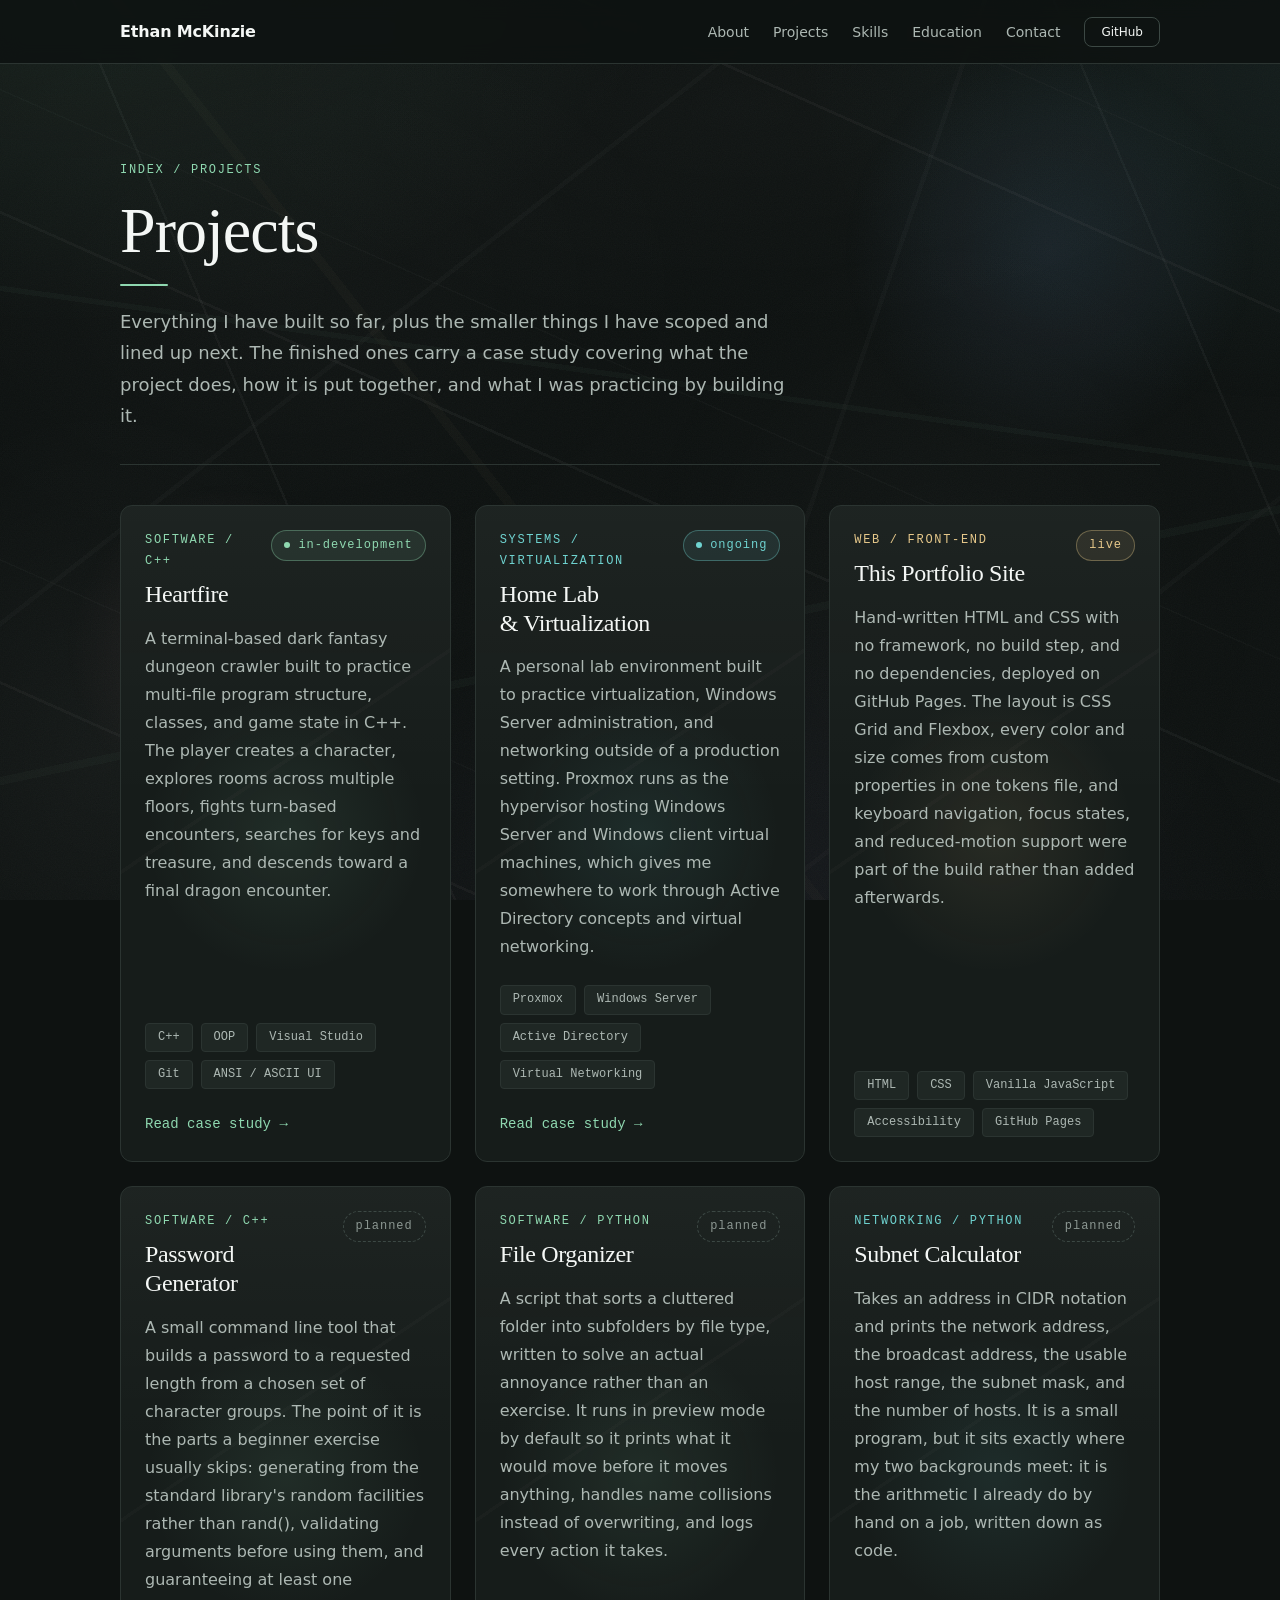
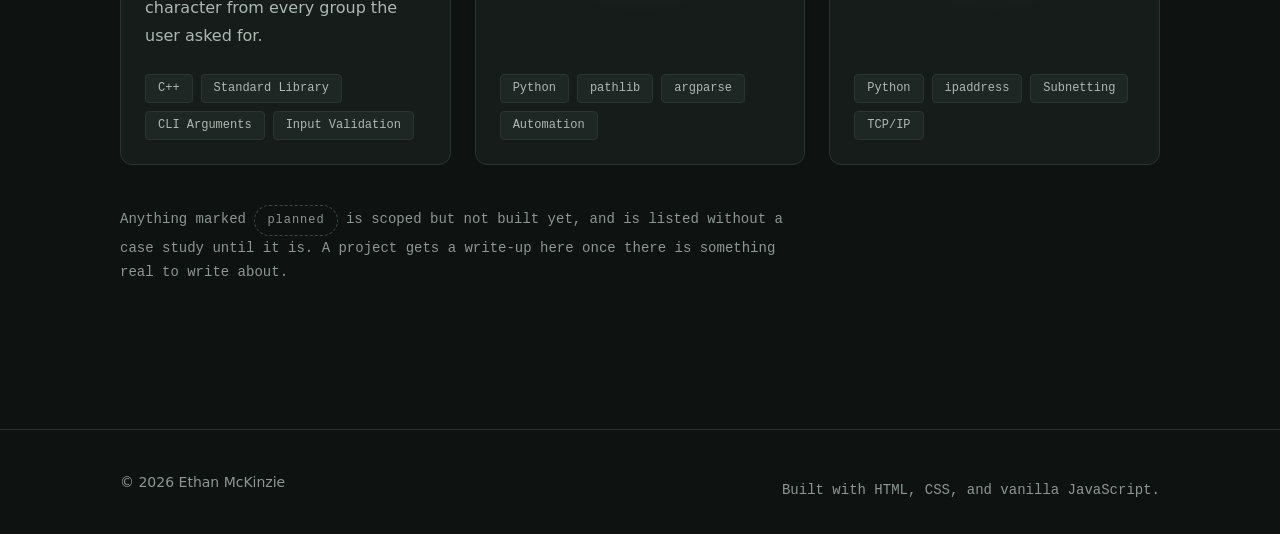
==== commit 4a5f554e: "Replace hero name animation with an all-caps word reveal" ====
--- a/projects/index.html
+++ b/projects/index.html
@@ -88,9 +88,10 @@
                 <p class="eyebrow">Index / Projects</p>
                 <h1 id="projects-heading">Projects</h1>
                 <p class="page-header__lead measure">
-                    Everything I've built and documented so far. Each project has a
-                    case study covering what it does, how it is put together, and what
-                    I was practicing by building it.
+                    Everything I have built so far, plus the smaller things I have
+                    scoped and lined up next. The finished ones carry a case study
+                    covering what the project does, how it is put together, and what I
+                    was practicing by building it.
                 </p>
             </header>
 
@@ -159,11 +160,121 @@
                         </a>
                     </p>
                 </article>
+
+                <!-- --- This site --- -->
+                <article class="card card--interactive project accent-gold" data-reveal>
+                    <div class="project__header">
+                        <div>
+                            <p class="eyebrow">Web / Front-End</p>
+                            <h2 class="project__title">This Portfolio Site</h2>
+                        </div>
+                        <p class="status status--done">live</p>
+                    </div>
+
+                    <p class="project__desc">
+                        Hand-written HTML and CSS with no framework, no build step, and no
+                        dependencies, deployed on GitHub Pages. The layout is CSS Grid and
+                        Flexbox, every color and size comes from custom properties in one
+                        tokens file, and keyboard navigation, focus states, and
+                        reduced-motion support were part of the build rather than added
+                        afterwards.
+                    </p>
+
+                    <ul class="tag-list project__tags" aria-label="Technologies used">
+                        <li class="tag">HTML</li>
+                        <li class="tag">CSS</li>
+                        <li class="tag">Vanilla JavaScript</li>
+                        <li class="tag">Accessibility</li>
+                        <li class="tag">GitHub Pages</li>
+                    </ul>
+                </article>
+
+                <!-- --- Password generator ---
+                     Planned. No case study link until it exists. -->
+                <article class="card card--interactive project" data-reveal>
+                    <div class="project__header">
+                        <div>
+                            <p class="eyebrow">Software / C++</p>
+                            <h2 class="project__title">Password Generator</h2>
+                        </div>
+                        <p class="status status--planned">planned</p>
+                    </div>
+
+                    <p class="project__desc">
+                        A small command line tool that builds a password to a requested
+                        length from a chosen set of character groups. The point of it is
+                        the parts a beginner exercise usually skips: generating from the
+                        standard library's random facilities rather than rand(), validating
+                        arguments before using them, and guaranteeing at least one
+                        character from every group the user asked for.
+                    </p>
+
+                    <ul class="tag-list project__tags" aria-label="Technologies used">
+                        <li class="tag">C++</li>
+                        <li class="tag">Standard Library</li>
+                        <li class="tag">CLI Arguments</li>
+                        <li class="tag">Input Validation</li>
+                    </ul>
+                </article>
+
+                <!-- --- File organizer --- -->
+                <article class="card card--interactive project" data-reveal>
+                    <div class="project__header">
+                        <div>
+                            <p class="eyebrow">Software / Python</p>
+                            <h2 class="project__title">File Organizer</h2>
+                        </div>
+                        <p class="status status--planned">planned</p>
+                    </div>
+
+                    <p class="project__desc">
+                        A script that sorts a cluttered folder into subfolders by file type,
+                        written to solve an actual annoyance rather than an exercise. It
+                        runs in preview mode by default so it prints what it would move
+                        before it moves anything, handles name collisions instead of
+                        overwriting, and logs every action it takes.
+                    </p>
+
+                    <ul class="tag-list project__tags" aria-label="Technologies used">
+                        <li class="tag">Python</li>
+                        <li class="tag">pathlib</li>
+                        <li class="tag">argparse</li>
+                        <li class="tag">Automation</li>
+                    </ul>
+                </article>
+
+                <!-- --- Subnet calculator --- -->
+                <article class="card card--interactive project accent-teal" data-reveal>
+                    <div class="project__header">
+                        <div>
+                            <p class="eyebrow">Networking / Python</p>
+                            <h2 class="project__title">Subnet Calculator</h2>
+                        </div>
+                        <p class="status status--planned">planned</p>
+                    </div>
+
+                    <p class="project__desc">
+                        Takes an address in CIDR notation and prints the network address,
+                        the broadcast address, the usable host range, the subnet mask, and
+                        the number of hosts. It is a small program, but it sits exactly
+                        where my two backgrounds meet: it is the arithmetic I already do by
+                        hand on a job, written down as code.
+                    </p>
+
+                    <ul class="tag-list project__tags" aria-label="Technologies used">
+                        <li class="tag">Python</li>
+                        <li class="tag">ipaddress</li>
+                        <li class="tag">Subnetting</li>
+                        <li class="tag">TCP/IP</li>
+                    </ul>
+                </article>
             </div>
 
             <p class="page-footnote" data-reveal>
-                More will appear here as I build them. I would rather list two projects
-                I can talk through in detail than pad the page.
+                Anything marked <span class="status status--planned">planned</span> is
+                scoped but not built yet, and is listed without a case study until it is.
+                A project gets a write-up here once there is something real to write
+                about.
             </p>
         </section>
     </main>
--- a/css/base.css
+++ b/css/base.css
@@ -88,6 +88,41 @@
     background-color: var(--bg-primary);
 }
 
+/* --- Stone grain ------------------------------------------
+   A fine speckle over the entire page. This is the layer that makes
+   the marble read as stone rather than as gradients: real polished
+   stone has grain, and without it large flat areas look digital.
+
+   The texture is generated, not downloaded. feTurbulence is an SVG
+   filter that produces fractal noise, and the whole SVG is embedded
+   as a data URI, so it is part of this stylesheet: no image file, no
+   extra request, and it never repeats visibly because the noise is
+   computed rather than tiled.
+
+   baseFrequency controls the grain size. Higher values give a finer
+   speckle; this is deliberately near the top of the range so the
+   grain reads as surface rather than as visible dots.
+
+   Three layers now sit behind the content, each with one job:
+     html::before   static grain          (this rule)
+     body::before   marble veining        drifts very slowly
+     body::after    soft colored orbs     floats independently
+   ---------------------------------------------------------- */
+html::before {
+    content: "";
+    position: fixed;
+    inset: 0;
+    z-index: -2;
+    pointer-events: none;
+
+    background-image: url("data:image/svg+xml,%3Csvg xmlns='http://www.w3.org/2000/svg' width='180' height='180'%3E%3Cfilter id='g'%3E%3CfeTurbulence type='fractalNoise' baseFrequency='0.85' numOctaves='3' stitchTiles='stitch'/%3E%3C/filter%3E%3Crect width='180' height='180' filter='url(%23g)'/%3E%3C/svg%3E");
+
+    /* Very low, and it has to be: grain is a texture you feel rather
+       than see. Above about 5% it starts to look like a dirty screen
+       and it costs text legibility. */
+    opacity: 0.035;
+}
+
 body {
     /* position: relative establishes the stacking context that the
        fixed background layer below is placed into. */
@@ -146,21 +181,47 @@
     pointer-events: none;
 
     background-image:
-        /* Hairline veins, crossing at shallow angles. */
+        /* Hairline veins. Seven layers rather than four, at angles and
+           spacings that share no common factor, so the pattern never
+           resolves into a grid or an obvious repeat. Each layer also
+           carries a second, fainter line at an unrelated offset, which
+           is what breaks up the evenness that gives a repeating
+           gradient away.
+
+           The widths vary too: a vein that holds one thickness across
+           a whole wall looks printed, not geological. */
         repeating-linear-gradient(24deg,
-            transparent 0 14.7%, var(--vein-light) 14.7% 14.9%, transparent 14.9% 32%),
+            transparent 0 14.7%, var(--vein-light) 14.7% 14.9%,
+            transparent 14.9% 23.1%, var(--vein-soft) 23.1% 23.2%,
+            transparent 23.2% 32%),
         repeating-linear-gradient(-38deg,
-            transparent 0 21%, var(--vein-soft) 21% 21.3%, transparent 21.3% 46%),
-
-        /* Broader veins in sage and gold, angled the other way. */
+            transparent 0 21%, var(--vein-soft) 21% 21.3%,
+            transparent 21.3% 46%),
+        repeating-linear-gradient(67deg,
+            transparent 0 27.3%, var(--vein-light) 27.3% 27.45%,
+            transparent 27.45% 59%),
+        repeating-linear-gradient(-71deg,
+            transparent 0 37.9%, var(--vein-soft) 37.9% 38.2%,
+            transparent 38.2% 73%),
+
+        /* Broader veins in sage and gold, angled across the hairlines. */
         repeating-linear-gradient(-12deg,
-            transparent 0 33%, var(--vein-accent) 33% 33.7%, transparent 33.7% 68%),
+            transparent 0 33%, var(--vein-accent) 33% 33.7%,
+            transparent 33.7% 68%),
         repeating-linear-gradient(52deg,
-            transparent 0 41%, var(--vein-gold) 41% 41.6%, transparent 41.6% 84%),
-
-        /* Diffuse clouding, so the stone has depth between veins. */
+            transparent 0 41%, var(--vein-gold) 41% 41.6%,
+            transparent 41.6% 84%),
+        repeating-linear-gradient(8deg,
+            transparent 0 56.4%, var(--vein-accent) 56.4% 56.9%,
+            transparent 56.9% 119%),
+
+        /* Diffuse clouding, so the stone has depth between the veins
+           instead of a flat field with lines drawn on it. Four patches
+           at different sizes, none centred. */
         radial-gradient(38rem 26rem at 22% 32%, var(--vein-soft), transparent 70%),
         radial-gradient(30rem 34rem at 74% 66%, var(--vein-soft), transparent 70%),
+        radial-gradient(46rem 20rem at 58% 12%, var(--vein-soft), transparent 72%),
+        radial-gradient(24rem 30rem at 8% 84%, var(--vein-light), transparent 74%),
 
         /* The color washes. */
         radial-gradient(60rem 40rem at 5% -10%, rgba(143, 216, 176, 0.10), transparent 65%),
--- a/css/components.css
+++ b/css/components.css
@@ -99,6 +99,20 @@
     flex-direction: column;
 
     background-color: var(--bg-surface);
+
+    /* A faint sheen falling from the top edge, plus one soft vein
+       crossing the surface. Together they make a card read as a cut
+       slab of the same stone as the page rather than as a flat panel
+       sitting on top of it.
+
+       Both are barely there on purpose. The test is that removing
+       them should look slightly wrong without it being obvious why. */
+    background-image:
+        linear-gradient(180deg, var(--vein-light), transparent 45%),
+        repeating-linear-gradient(-34deg,
+            transparent 0 58%, var(--vein-soft) 58% 58.5%,
+            transparent 58.5% 120%);
+
     border: 1px solid var(--border);
     border-radius: var(--radius-lg);
     padding: var(--space-6);
@@ -192,6 +206,19 @@
     border-color: var(--border-strong);
 }
 
+/* Quieter still, for something scoped but not yet built. The dashed
+   border is the honest signal: it says "outlined, not finished"
+   without needing a longer label, and it is visible to a reader who
+   cannot distinguish the two greys. Nothing on a planned card
+   pulses or links out, because there is nothing running to look at
+   yet. */
+.status--planned {
+    color: var(--text-muted);
+    background-color: transparent;
+    border-style: dashed;
+    border-color: var(--border-strong);
+}
+
 /* --- Category accent modifiers ---------------------------
    Add one of these to any element to change which accent its
    subtree uses. Because the rules elsewhere all reference
--- a/css/home.css
+++ b/css/home.css
@@ -36,6 +36,76 @@
    its text instead of spanning the section. */
 .hero__content {
     width: 100%;
+}
+
+/* --- Name -------------------------------------------------
+   The h1, set in uppercase. Capitals give the top of the page a
+   flat, even weight that reads as a mark rather than a sentence,
+   which suits the display serif and the stone background.
+
+   base.css tracks h1 slightly tight at -0.015em, which suits
+   mixed-case text but closes capitals up until they touch. The
+   positive value here reverses that and gives them room.
+
+   Flex rather than plain inline text: each word needs to be its
+   own box so it can be clipped and animated, and flex-wrap lets
+   the two words stack cleanly on a phone instead of being pulled
+   apart by the whitespace between them. */
+.hero__name {
+    display: flex;
+    flex-wrap: wrap;
+    column-gap: 0.3em;
+
+    text-transform: uppercase;
+    letter-spacing: 0.015em;
+    line-height: 1.05;
+}
+
+/* The window each word rises into. overflow: hidden is what hides
+   the word beforehand: it starts below this box's bottom edge, so
+   there is nothing to see until it travels up.
+
+   The padding and the matching negative margin give the letters a
+   little room underneath, so the hover glow is not sliced off by
+   the same edge that does the clipping. The negative margin
+   cancels the padding's effect on layout, leaving the spacing
+   below the name unchanged. */
+.hero__word {
+    display: inline-block;
+    overflow: hidden;
+    padding-bottom: 0.14em;
+    margin-bottom: -0.14em;
+}
+
+/* Required for transform and filter to apply: neither has any
+   effect on a purely inline element. */
+.hero__word-text {
+    display: inline-block;
+}
+
+/* A short accent rule under the name. It gives the block a base to
+   sit on and matches the rule beneath every section heading.
+
+   flex-basis of 100% puts it on its own row, since the name is a
+   flex container and a pseudo-element is one of its items. Its
+   visible length comes from background-size rather than width,
+   because a background can be resized without the element itself
+   changing size, which is what lets it be drawn in and extended on
+   hover without disturbing anything around it. */
+.hero__name::after {
+    content: "";
+    flex: 0 0 100%;
+    height: 2px;
+    margin-top: var(--space-5);
+
+    background-image: linear-gradient(
+        90deg,
+        var(--accent),
+        var(--accent-dim),
+        transparent
+    );
+    background-repeat: no-repeat;
+    background-size: 5rem 100%;
 }
 
 /* --- Role line -------------------------------------------
@@ -162,6 +232,21 @@
     border-color: var(--group-dim);
 }
 
+/* Except a planned one, which stays grey and dashed. The rule
+   above would otherwise repaint it in the card's accent, because
+   the two selectors have equal specificity and this file loads
+   after components.css.
+
+   That is the whole point of the pill: a planned project should not
+   look as alive as a running one from across the page. Restating
+   the colors here, next to the rule that overrides them, is
+   clearer than raising the specificity of the original. */
+.project .status--planned {
+    color: var(--text-muted);
+    background-color: transparent;
+    border-color: var(--border-strong);
+}
+
 /* Sized explicitly rather than left to the heading default, because
    the same card is an h3 on the home page (under the "Projects"
    section heading) and an h2 on the projects index page (where the
@@ -249,8 +334,29 @@
     border-bottom: 1px solid var(--group-dim);
 }
 
+/* One line of context under each category name. Without it the
+   section is six lists of nouns; with it, a reader knows why each
+   group exists before reading a single tag. */
+.skill-group__note {
+    margin-bottom: var(--space-4);
+    font-size: var(--text-sm);
+    line-height: var(--leading-normal);
+    color: var(--text-secondary);
+}
+
+/* When a title is followed by a note, the title gives up most of its
+   own bottom margin so the two read as one block.
+
+   :has() selects an element by what it contains or is followed by,
+   which is the only way to style the title based on something after
+   it. The alternative was a negative margin on the note, which would
+   have described the fix rather than the intent. */
+.skill-group__title:has(+ .skill-group__note) {
+    margin-bottom: var(--space-2);
+}
+
 /* A small dot in the category color. This is what makes the
-   grouping readable at a glance: teal cards are systems work,
+   grouping readable at a glance: aqua cards are systems work,
    violet cards are physical infrastructure. */
 .skill-group__title::before {
     content: "";
--- a/css/animations.css
+++ b/css/animations.css
@@ -133,13 +133,34 @@
     55%, 100% { opacity: 0; }
 }
 
-/* A highlight travelling across text. Paired with background-clip:
-   text, this reads as a sheen crossing the letters. The background
-   is wider than the element, so moving its position moves the
-   bright band across the glyphs. */
-@keyframes shimmer-text {
-      0% { background-position: 200% 50%; }
-    100% { background-position: -60% 50%; }
+/* A whole word rising into view from behind the bottom edge of its
+   own clipping window.
+
+   translateY(100%) is a full word-height below that edge, so the
+   word starts completely out of sight. The blur resolving as it
+   arrives is what makes it read as coming into focus rather than
+   merely sliding, and the slight upward drift past the resting
+   position is left out on purpose: the word should settle, not
+   bounce. */
+@keyframes word-rise {
+    from {
+        opacity: 0;
+        transform: translateY(100%);
+        filter: blur(12px);
+    }
+    to {
+        opacity: 1;
+        transform: none;
+        filter: blur(0);
+    }
+}
+
+/* Draws the accent rule under the hero name outward from its left
+   end. It grows the background rather than the element, so nothing
+   around it is laid out again while it runs. */
+@keyframes rule-extend {
+    from { background-size: 0 100%; }
+    to   { background-size: 5rem 100%; }
 }
 
 /* A halo that breathes outward and fades. Used on the dot of an
@@ -256,6 +277,12 @@
    nothing flashes into place early. */
 .hero__content > * {
     animation: rise-in 600ms ease both;
+}
+
+/* The name opts out of the block-level entrance: its letters animate
+   individually, and running both would move the same text twice. */
+.hero__name {
+    animation: none;
 }
 
 .hero__content > *:nth-child(2) { animation-delay:  90ms; }
@@ -666,12 +693,14 @@
    Hovering a heading warms the text and lights its accent rule.
    A small reward for reading rather than scrolling past. */
 .section-title,
-.page-header h1 {
+.page-header h1,
+.hero__name {
     transition: text-shadow var(--transition-slow);
 }
 
 .section-title:hover,
-.page-header h1:hover {
+.page-header h1:hover,
+.hero__name:hover {
     text-shadow: var(--glow-text);
 }
 
@@ -725,12 +754,20 @@
     --mx: 50%;
     --my: 50%;
 
-    background-image: radial-gradient(
-        14rem circle at var(--mx) var(--my),
-        var(--group-soft),
-        transparent 62%
-    );
-    background-repeat: no-repeat;
+    /* The spotlight goes on top, then the two stone layers from
+       components.css are repeated underneath it. Background layers
+       replace rather than merge, so an interactive card has to
+       redeclare the sheen and vein it would otherwise lose. */
+    background-image:
+        radial-gradient(
+            14rem circle at var(--mx) var(--my),
+            var(--group-soft),
+            transparent 62%
+        ),
+        linear-gradient(180deg, var(--vein-light), transparent 45%),
+        repeating-linear-gradient(-34deg,
+            transparent 0 58%, var(--vein-soft) 58% 58.5%,
+            transparent 58.5% 120%);
 }
 
 
@@ -965,36 +1002,58 @@
    I  TEXT EFFECTS
    ============================================================ */
 
-/* --- Hero name shimmer -----------------------------------
-   A slow sheen crossing the name. The text is painted with a
-   gradient rather than a flat color, and background-clip: text
-   trims that gradient to the shape of the letters. Animating the
-   gradient's position moves the bright band across them.
-
-   The @supports guard is essential rather than cautious: the
-   technique requires color: transparent, so in a browser without
-   background-clip: text the name would be invisible. Guarded this
-   way, such a browser applies none of it and shows solid off-white
-   text instead.
+/* --- Hero name: word by word ------------------------------
+   The name rises into view a word at a time, out of a blur, from
+   behind the bottom edge of each word's own clipping window. Then
+   the accent rule beneath it draws itself outward.
+
+   Two words and one rule, so three moving parts in total, and the
+   whole sequence is over in about a second and a half.
+
+   This replaced a version that animated all fourteen letters
+   individually. That one arrived one character after another,
+   which read as text being typed rather than as a title
+   presenting itself, and it also carried a looping highlight that
+   kept the largest element on the page in permanent motion. A
+   clipped word rise is the quieter, more deliberate version of the
+   same idea: the movement is over, and then the page is still.
+
+   The clipping window is what makes this work. Because the word
+   travels up from below a hidden edge rather than fading in on the
+   spot, there is a sense of something arriving from somewhere,
+   which a fade cannot give.
    ---------------------------------------------------------- */
-@supports ((background-clip: text) or (-webkit-background-clip: text)) {
-    .hero h1 {
-        background-image: linear-gradient(
-            100deg,
-            var(--text-primary) 42%,
-            #ffffff 50%,
-            var(--text-primary) 58%
-        );
-        background-size: 260% 100%;
-        background-repeat: no-repeat;
-
-        -webkit-background-clip: text;
-        background-clip: text;
-        color: transparent;
-
-        /* Starts after the hero has finished arriving. */
-        animation: shimmer-text 7s var(--ease-smooth) 1.2s infinite;
-    }
+.hero__word-text {
+    animation: word-rise 900ms var(--ease-out) both;
+}
+
+/* The surname follows the first name closely enough to read as one
+   movement, not as two separate events. A pseudo-element is not
+   counted by nth-child, so these positions are the two words. */
+.hero__word:nth-child(1) .hero__word-text { animation-delay:   0ms; }
+.hero__word:nth-child(2) .hero__word-text { animation-delay: 130ms; }
+
+/* The rule waits for both words to be in place before it draws.
+
+   The fill mode is "backwards", not "both", and that matters: a
+   forwards fill would leave the animation holding background-size
+   at its final value permanently, and an animated value outranks
+   every ordinary declaration, so the hover below would silently do
+   nothing. Backwards fill only covers the delay, holding the rule
+   at zero width until its turn, and then hands the property back.
+   The keyframe ends at exactly the 5rem set in home.css, so there
+   is nothing to see at the handover. */
+.hero__name::after {
+    animation: rule-extend 700ms var(--ease-out) 900ms backwards;
+
+    /* Hovering extends it, which is the name's one interactive
+       response. Declared here rather than in home.css so every
+       moving part of this element is described in one place. */
+    transition: background-size var(--transition-slow) var(--ease-out);
+}
+
+.hero__name:hover::after {
+    background-size: 9rem 100%;
 }
 
 /* --- Hero separators -------------------------------------
--- a/css/responsive.css
+++ b/css/responsive.css
@@ -176,14 +176,26 @@
         animation: none !important;
     }
 
-    /* The hero name is painted with a moving gradient and relies on
-       color: transparent to show it. With the animation stopped it
-       must be returned to a plain solid color, or the name would be
-       left frozen mid-sweep. */
-    .hero h1 {
-        background-image: none !important;
-        color: var(--text-primary) !important;
-        animation: none !important;
+    /* The hero name's words must be forced back to their finished
+       state. Their arrival animation starts them blurred, shifted
+       out of sight below a clipping edge, and fully transparent, so
+       without this the name would be left missing rather than
+       merely still. */
+    .hero__word-text {
+        animation: none !important;
+        opacity: 1 !important;
+        transform: none !important;
+        filter: none !important;
+    }
+
+    /* Same for the accent rule under the name: it starts at zero
+       width, so it is pinned to its finished length. That also
+       settles the hover, since an important declaration outranks
+       the hover rule that would otherwise extend it. Resizing an
+       element is movement even when nothing appears to travel. */
+    .hero__name::after {
+        animation: none !important;
+        background-size: 5rem 100% !important;
     }
 
     /* Hover glows are kept: they are a state signal, not movement.
